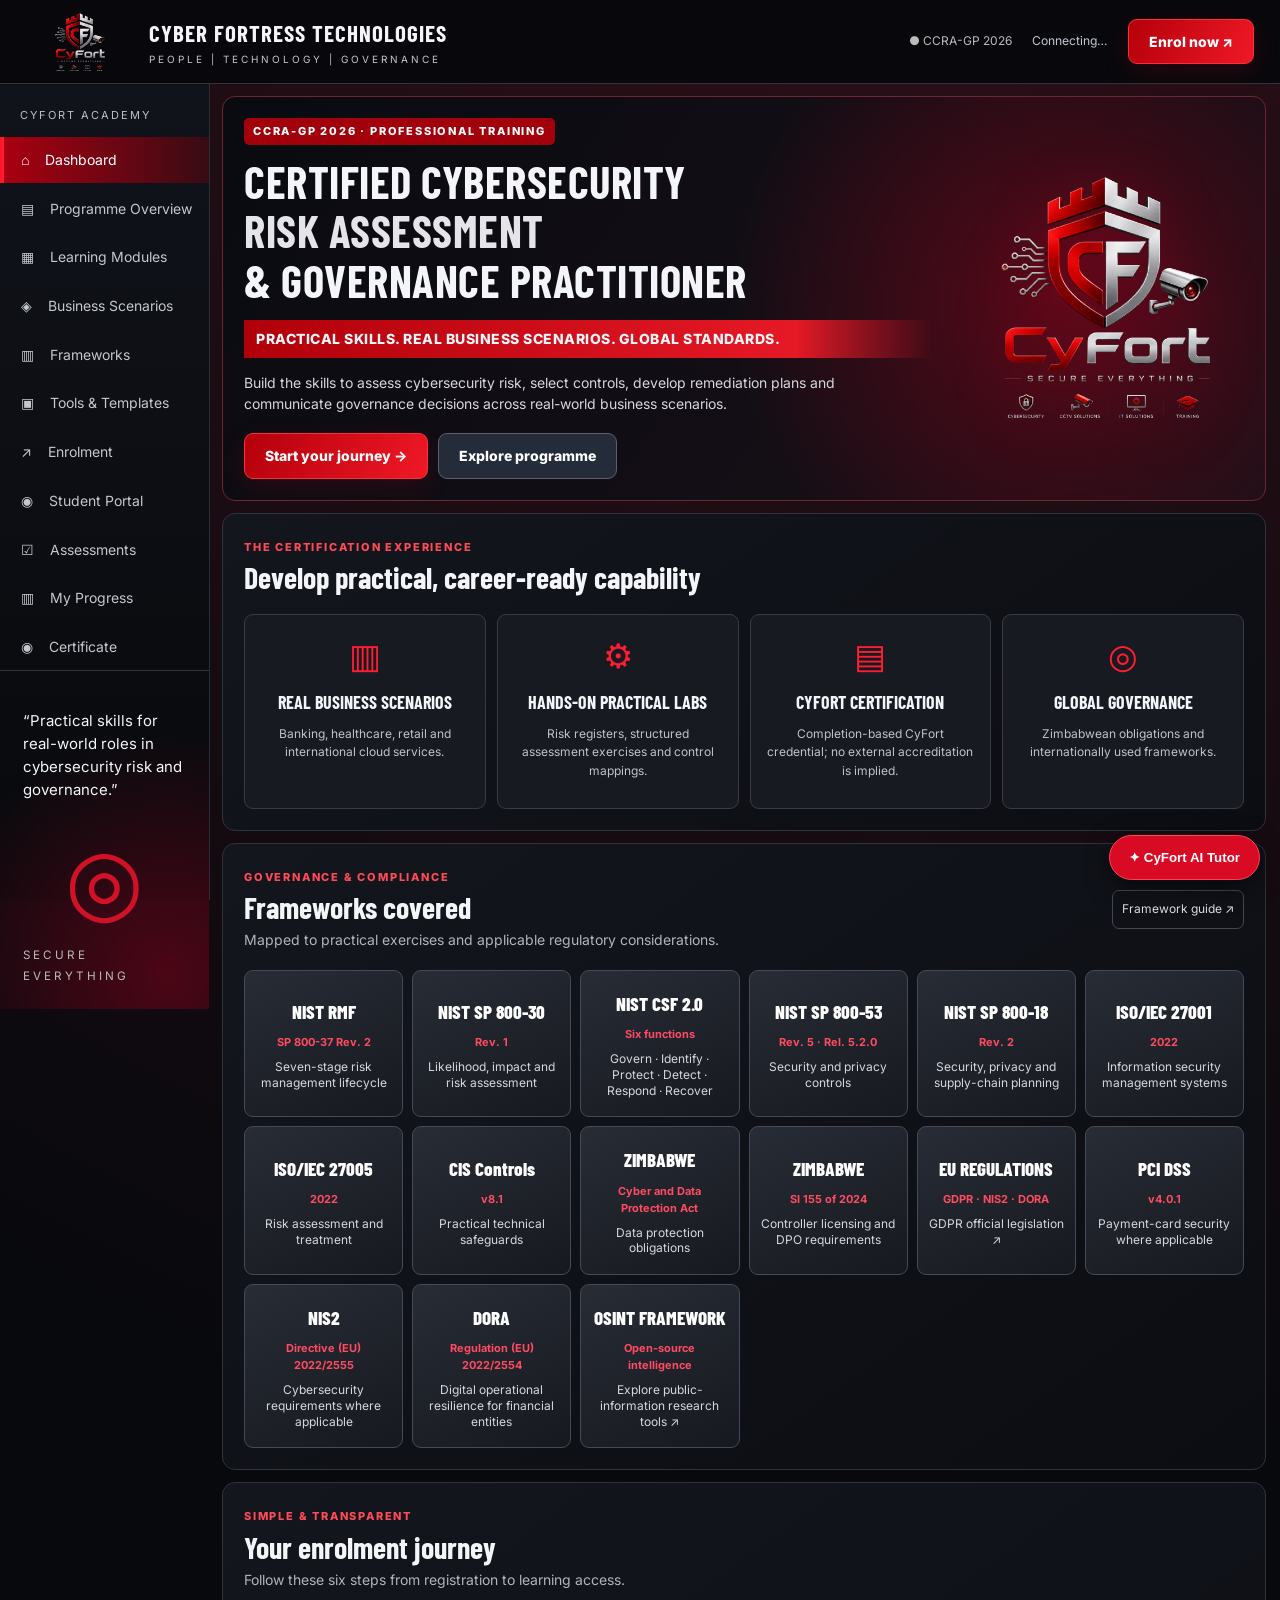
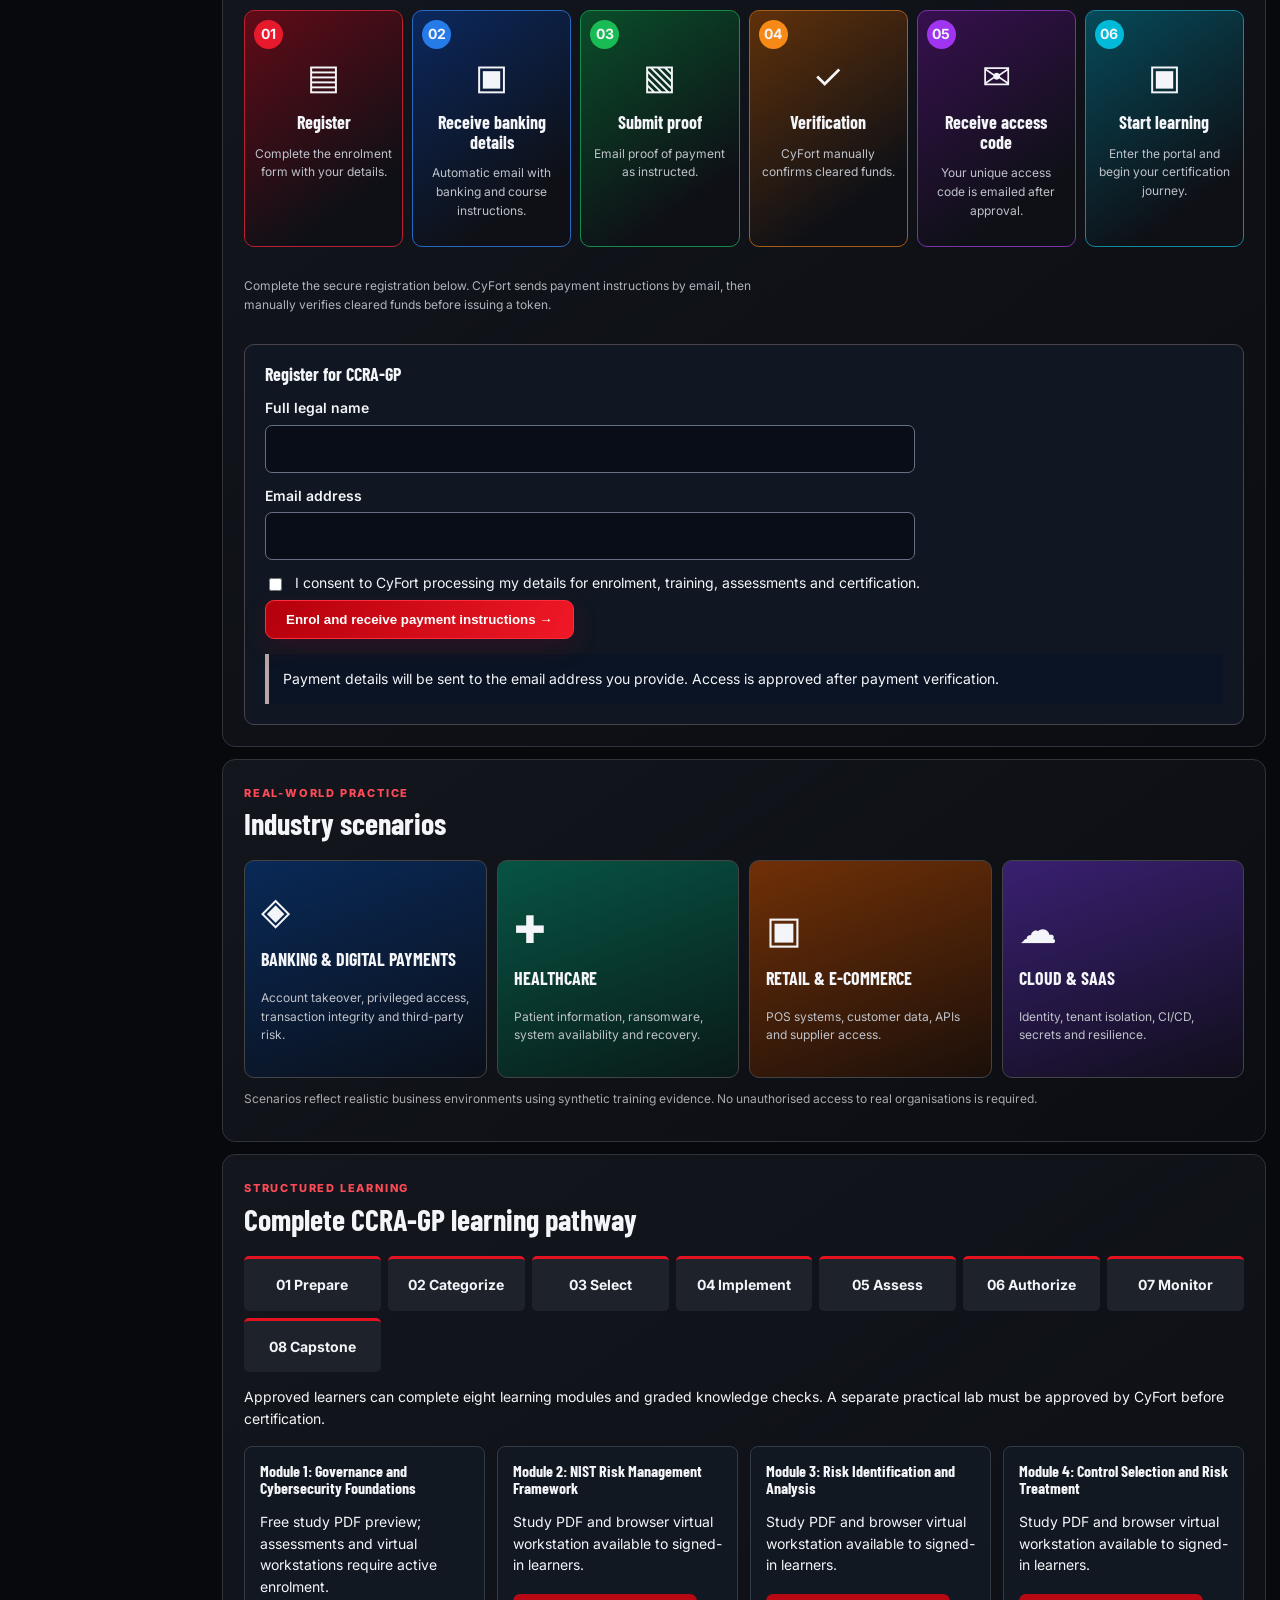
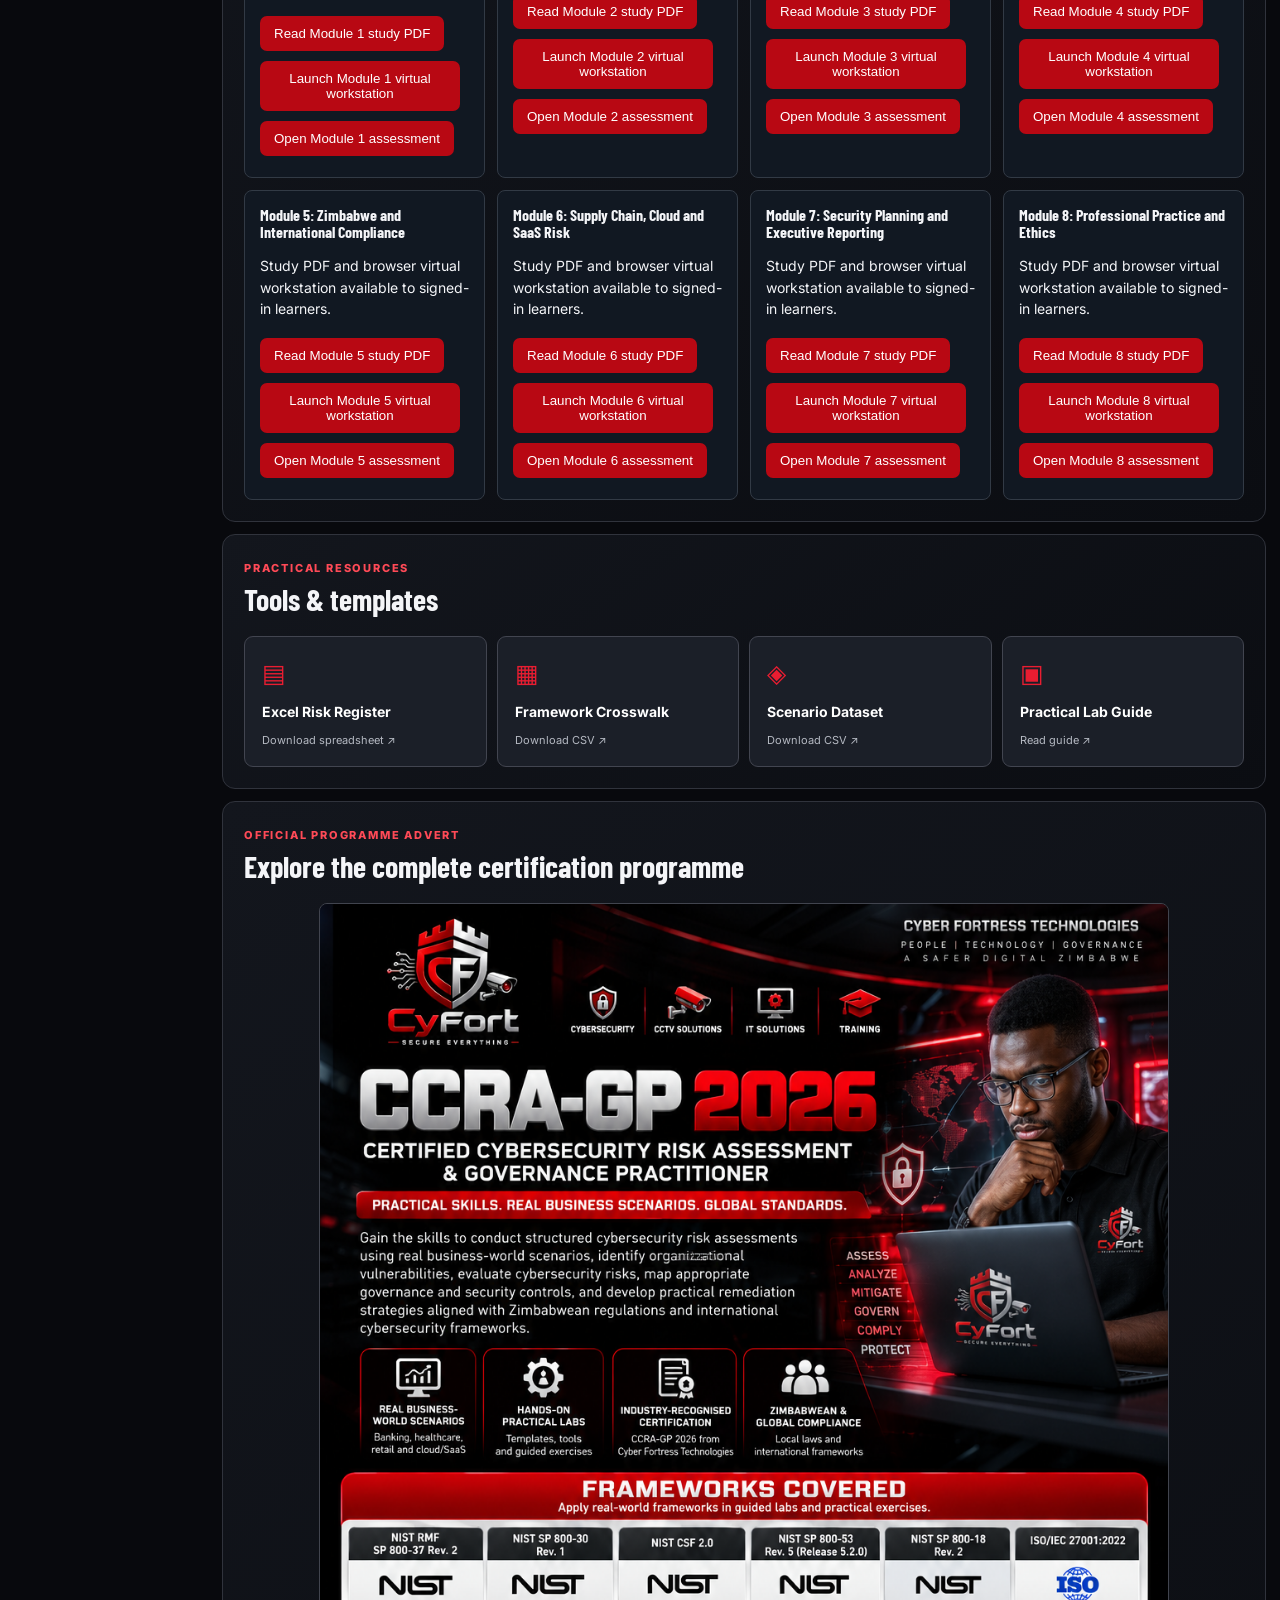
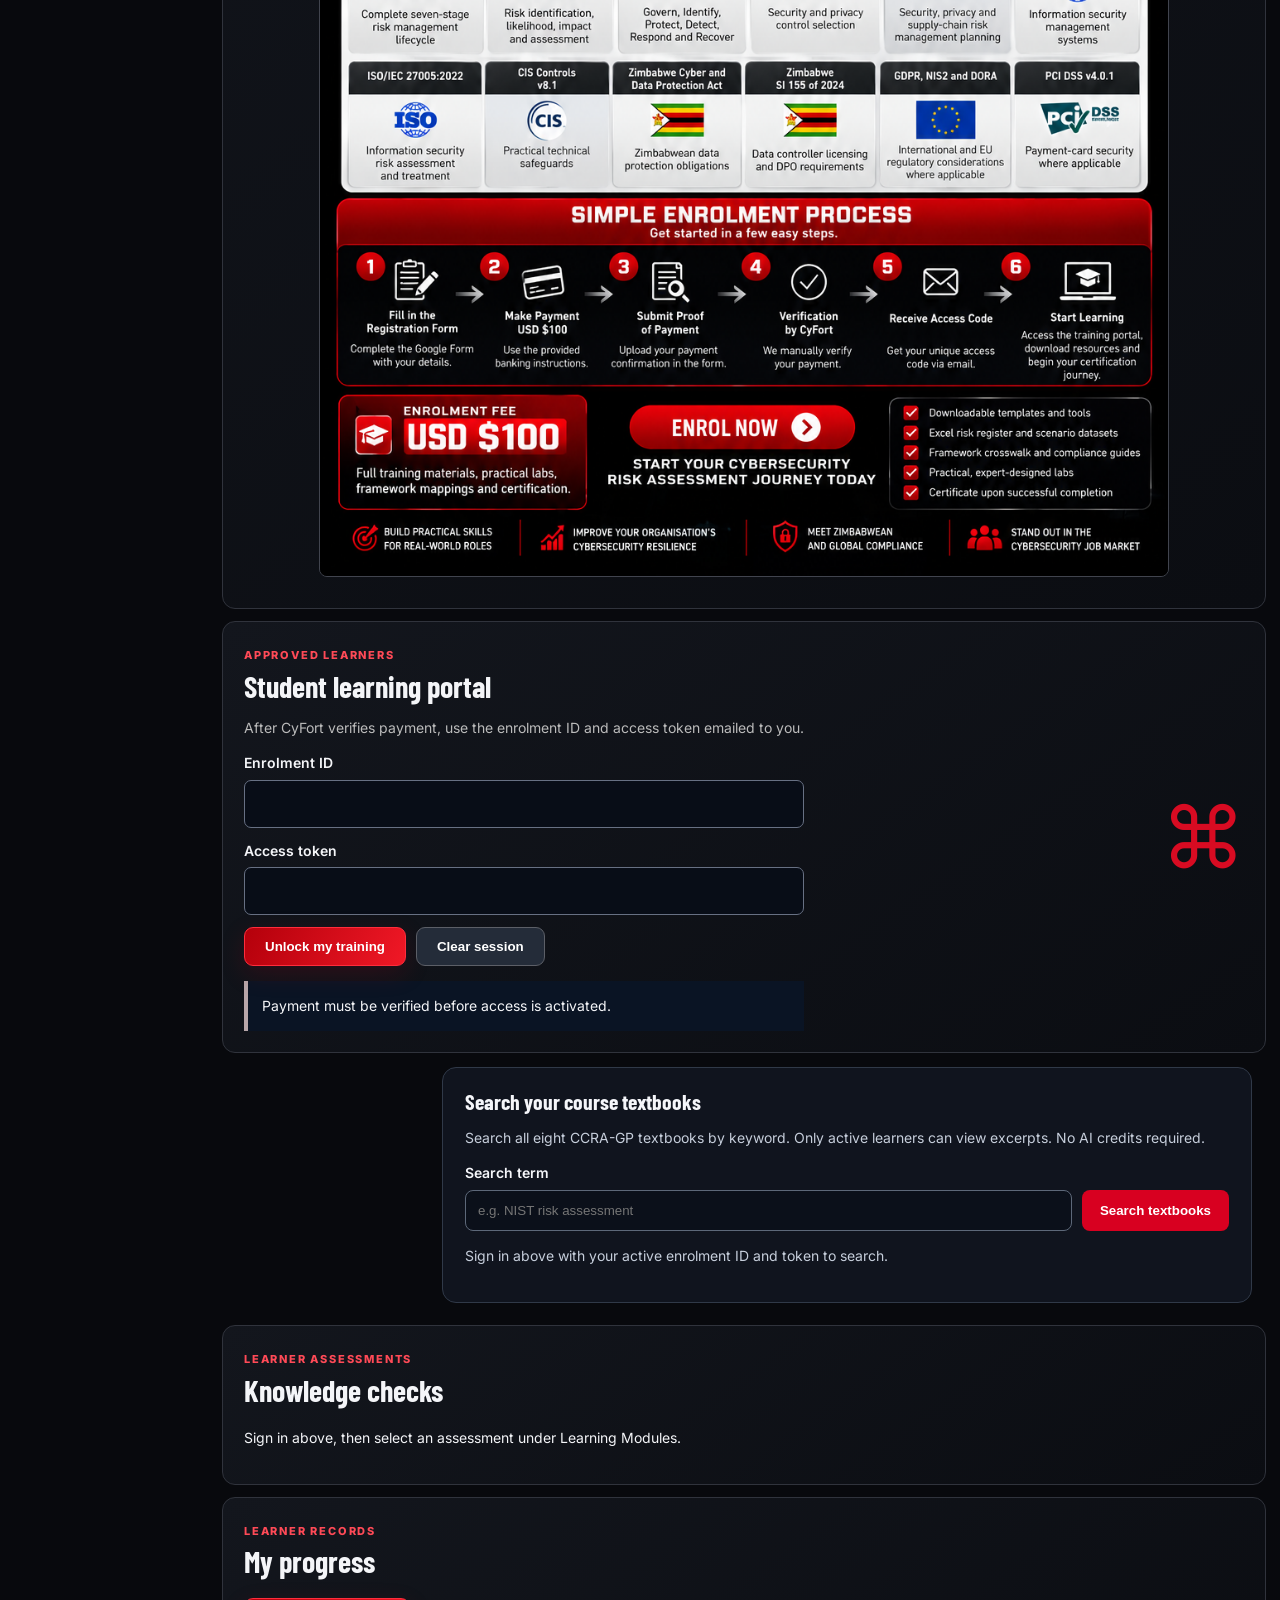
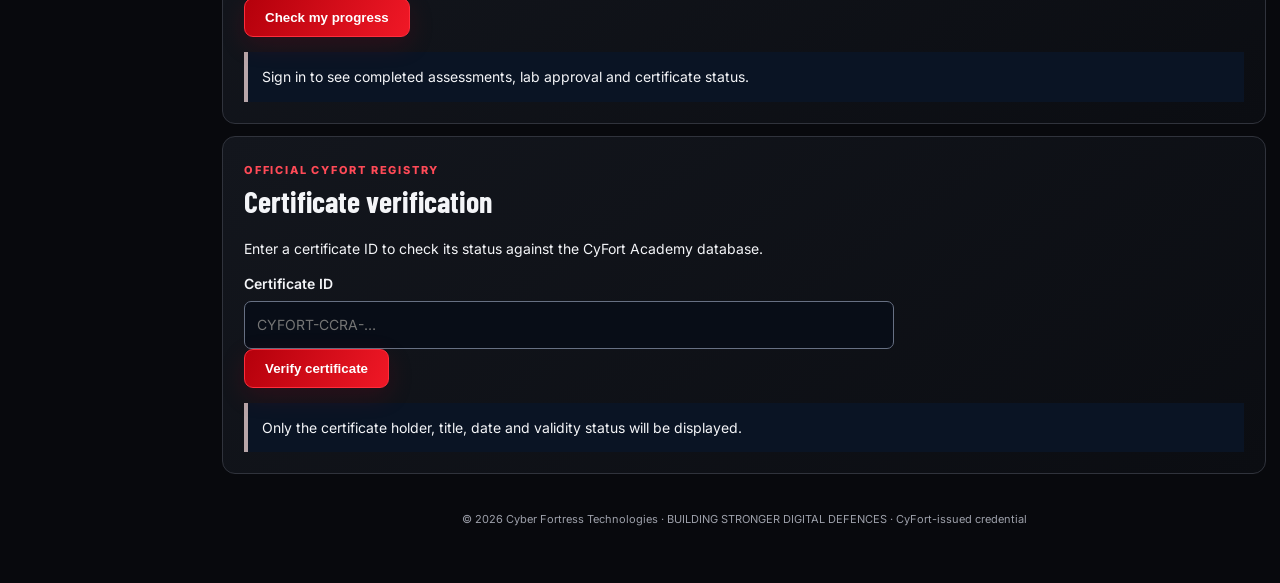
==== index.html.html @ 9171f9f9 "Add files via upload" ====
<!DOCTYPE html>
<html lang="en"><head><meta charset="utf-8"/><meta content="width=device-width,initial-scale=1" name="viewport"/><meta content="#090a0e" name="theme-color"/><title>CyFort Academy | CCRA-GP 2026</title><link href="cyfort-logo.png" rel="icon"/><link href="./style.css?v=20261012" rel="stylesheet"/><link href="ai-chat.css" rel="stylesheet"/><link href="course-search.css" rel="stylesheet"/><style>
/* CyFort framework link cards: preserve the existing grid/card appearance */
#frameworks .framework-grid > a.framework-card { display:flex; flex-direction:column; align-items:center; justify-content:center; text-align:center; gap:8px; padding:18px 10px; min-height:132px; border:1px solid #444a57; border-radius:9px; background:linear-gradient(155deg,#282c35,#16191f); color:#f2f3f7; text-decoration:none; box-sizing:border-box; transition:border-color .2s,transform .2s,box-shadow .2s; }
#frameworks .framework-grid > a.framework-card b { font-weight:800; color:#fff; }
#frameworks .framework-grid > a.framework-card span { color:#ff4b62; }
#frameworks .framework-grid > a.framework-card small { color:#d6d8df; }
#frameworks .framework-grid > a.framework-card:hover, #frameworks .framework-grid > a.framework-card:focus-visible { border-color:#f43f54; box-shadow:0 0 0 2px rgba(244,63,84,.22); transform:translateY(-2px); outline:none; }
</style></head><body>
<header class="topbar"><a class="brand" href="#dashboard"><img alt="CyFort official logo" src="cyfort-logo.png"/><span><b>CYBER FORTRESS TECHNOLOGIES</b><small>PEOPLE | TECHNOLOGY | GOVERNANCE</small></span></a><div class="topright"><span class="status">● CCRA-GP 2026</span><span class="connection" id="backendState" role="status">Connecting…</span><a class="topcta" href="#enrolment">Enrol now ↗</a></div></header>
<div class="shell"><aside class="sidebar"><div class="sidebar-title">CYFORT ACADEMY</div><nav id="nav"><a class="active" href="#dashboard">⌂ <span>Dashboard</span></a><a href="#overview">▤ <span>Programme Overview</span></a><a href="#modules">▦ <span>Learning Modules</span></a><a href="#scenarios">◈ <span>Business Scenarios</span></a><a href="#frameworks">▥ <span>Frameworks</span></a><a href="#tools">▣ <span>Tools &amp; Templates</span></a><a href="#enrolment">↗ <span>Enrolment</span></a><a href="#access">◉ <span>Student Portal</span></a><a href="#assessments">☑ <span>Assessments</span></a><a href="#progress-section">▥ <span>My Progress</span></a><a href="#verification">◉ <span>Certificate</span></a></nav><div class="sidebar-bottom"><p>“Practical skills for real-world roles in cybersecurity risk and governance.”</p><div class="globe">◎</div><small>SECURE EVERYTHING</small></div></aside>
<main id="dashboard"><section class="hero panel"><div class="hero-content"><span class="pill">CCRA-GP 2026 · PROFESSIONAL TRAINING</span><h1>CERTIFIED CYBERSECURITY<br/><strong>RISK ASSESSMENT</strong><br/>&amp; GOVERNANCE PRACTITIONER</h1><div class="ribbon">PRACTICAL SKILLS. REAL BUSINESS SCENARIOS. GLOBAL STANDARDS.</div><p>Build the skills to assess cybersecurity risk, select controls, develop remediation plans and communicate governance decisions across real-world business scenarios.</p><div class="hero-actions"><a class="button" href="#enrolment">Start your journey →</a><a class="button secondary" href="#overview">Explore programme</a></div></div><div class="hero-art"><img alt="CyFort Secure Everything" src="cyfort-logo.png"/></div></section>
<section class="panel overview" id="overview"><div class="section-heading"><div><span class="eyebrow">THE CERTIFICATION EXPERIENCE</span><h2>Develop practical, career-ready capability</h2></div></div><div class="feature-grid"><article><div class="feature-icon">▥</div><h3>REAL BUSINESS SCENARIOS</h3><p>Banking, healthcare, retail and international cloud services.</p></article><article><div class="feature-icon">⚙</div><h3>HANDS-ON PRACTICAL LABS</h3><p>Risk registers, structured assessment exercises and control mappings.</p></article><article><div class="feature-icon">▤</div><h3>CYFORT CERTIFICATION</h3><p>Completion-based CyFort credential; no external accreditation is implied.</p></article><article><div class="feature-icon">◎</div><h3>GLOBAL GOVERNANCE</h3><p>Zimbabwean obligations and internationally used frameworks.</p></article></div></section>
<section class="panel" id="frameworks"><div class="section-heading"><div><span class="eyebrow">GOVERNANCE &amp; COMPLIANCE</span><h2>Frameworks covered</h2><p>Mapped to practical exercises and applicable regulatory considerations.</p></div><a class="quiet-link" href="docs/FRAMEWORK_MAPPING_2026.md">Framework guide ↗</a></div><div class="framework-grid"><a aria-label="Open NIST RMF official resource (new tab)" class="framework-card" href="https://csrc.nist.gov/pubs/sp/800/37/r2/final" rel="noopener noreferrer" target="_blank"><b>NIST RMF</b><span>SP 800-37 Rev. 2</span><small>Seven-stage risk management lifecycle</small></a><a aria-label="Open NIST SP 800-30 official resource (new tab)" class="framework-card" href="https://csrc.nist.gov/pubs/sp/800/30/r1/final" rel="noopener noreferrer" target="_blank"><b>NIST SP 800-30</b><span>Rev. 1</span><small>Likelihood, impact and risk assessment</small></a><a aria-label="Open NIST CSF 2.0 official resource (new tab)" class="framework-card" href="https://www.nist.gov/cyberframework" rel="noopener noreferrer" target="_blank"><b>NIST CSF 2.0</b><span>Six functions</span><small>Govern · Identify · Protect · Detect · Respond · Recover</small></a><a aria-label="Open NIST SP 800-53 official resource (new tab)" class="framework-card" href="https://csrc.nist.gov/pubs/sp/800/53/r5/upd1/final" rel="noopener noreferrer" target="_blank"><b>NIST SP 800-53</b><span>Rev. 5 · Rel. 5.2.0</span><small>Security and privacy controls</small></a><a aria-label="Open NIST SP 800-18 official resource (new tab)" class="framework-card" href="https://csrc.nist.gov/pubs/sp/800/18/r2/final" rel="noopener noreferrer" target="_blank"><b>NIST SP 800-18</b><span>Rev. 2</span><small>Security, privacy and supply-chain planning</small></a><a aria-label="Open ISO/IEC 27001 official resource (new tab)" class="framework-card" href="https://www.iso.org/standard/27001" rel="noopener noreferrer" target="_blank"><b>ISO/IEC 27001</b><span>2022</span><small>Information security management systems</small></a><a aria-label="Open ISO/IEC 27005 official resource (new tab)" class="framework-card" href="https://www.iso.org/standard/80585.html" rel="noopener noreferrer" target="_blank"><b>ISO/IEC 27005</b><span>2022</span><small>Risk assessment and treatment</small></a><a aria-label="Open CIS Controls official resource (new tab)" class="framework-card" href="https://www.cisecurity.org/controls" rel="noopener noreferrer" target="_blank"><b>CIS Controls</b><span>v8.1</span><small>Practical technical safeguards</small></a><a aria-label="Open ZIMBABWE official resource (new tab)" class="framework-card" href="https://zimlii.org/akn/zw/act/2021/5" rel="noopener noreferrer" target="_blank"><b>ZIMBABWE</b><span>Cyber and Data Protection Act</span><small>Data protection obligations</small></a><a aria-label="Open ZIMBABWE official resource (new tab)" class="framework-card" href="https://www.potraz.gov.zw/wp-content/uploads/2025/02/sI-155-of-2024-Cyber-and-Data-Protection-Normal_240913_1250178.pdf" rel="noopener noreferrer" target="_blank"><b>ZIMBABWE</b><span>SI 155 of 2024</span><small>Controller licensing and DPO requirements</small></a><a aria-label="Open GDPR regulation (new tab); additional EU regulations listed below" class="framework-card" href="https://eur-lex.europa.eu/eli/reg/2016/679/oj" rel="noopener noreferrer" target="_blank"><b>EU REGULATIONS</b><span>GDPR · NIS2 · DORA</span><small>GDPR official legislation ↗</small></a><a aria-label="Open PCI DSS official resource (new tab)" class="framework-card" href="https://www.pcisecuritystandards.org/document_library/" rel="noopener noreferrer" target="_blank"><b>PCI DSS</b><span>v4.0.1</span><small>Payment-card security where applicable</small></a><a aria-label="Open NIS2 official regulation (new tab)" class="framework-card" href="https://eur-lex.europa.eu/eli/dir/2022/2555/oj" rel="noopener noreferrer" target="_blank"><b>NIS2</b><span>Directive (EU) 2022/2555</span><small>Cybersecurity requirements where applicable</small></a><a aria-label="Open DORA official regulation (new tab)" class="framework-card" href="https://eur-lex.europa.eu/eli/reg/2022/2554/oj" rel="noopener noreferrer" target="_blank"><b>DORA</b><span>Regulation (EU) 2022/2554</span><small>Digital operational resilience for financial entities</small></a><a aria-label="Open OSINT Framework website (new tab)" class="framework-card" href="https://osintframework.com/" rel="noopener noreferrer" target="_blank"><b>OSINT FRAMEWORK</b><span>Open-source intelligence</span><small>Explore public-information research tools ↗</small></a></div></section>
<section class="panel" id="enrolment"><div class="section-heading"><div><span class="eyebrow">SIMPLE &amp; TRANSPARENT</span><h2>Your enrolment journey</h2><p>Follow these six steps from registration to learning access.</p></div></div><div class="journey"><article class="step red"><b>01</b><span class="step-icon">▤</span><h3>Register</h3><p>Complete the enrolment form with your details.</p></article><article class="step blue"><b>02</b><span class="step-icon">▣</span><h3>Receive banking details</h3><p>Automatic email with banking and course instructions.</p></article><article class="step green"><b>03</b><span class="step-icon">▧</span><h3>Submit proof</h3><p>Email proof of payment as instructed.</p></article><article class="step orange"><b>04</b><span class="step-icon">✓</span><h3>Verification</h3><p>CyFort manually confirms cleared funds.</p></article><article class="step purple"><b>05</b><span class="step-icon">✉</span><h3>Receive access code</h3><p>Your unique access code is emailed after approval.</p></article><article class="step cyan"><b>06</b><span class="step-icon">▣</span><h3>Start learning</h3><p>Enter the portal and begin your certification journey.</p></article></div><div class="journey-actions"><p>Complete the secure registration below. CyFort sends payment instructions by email, then manually verifies cleared funds before issuing a token.</p></div>
<div class="portal-card" id="registration"><h3>Register for CCRA-GP</h3><form id="enrollForm"><label for="fullName">Full legal name</label><input autocomplete="name" id="fullName" maxlength="120" minlength="3" name="fullName" required=""/><label for="email">Email address</label><input autocomplete="email" id="email" name="email" required="" type="email"/><label class="consent"><input id="consent" required="" type="checkbox"/> I consent to CyFort processing my details for enrolment, training, assessments and certification.</label><button class="button" type="submit">Enrol and receive payment instructions →</button></form><div aria-live="polite" class="api-status" id="enrollStatus" role="status">Payment details will be sent to the email address you provide. Access is approved after payment verification.</div></div></section>
<section class="panel" id="scenarios"><div class="section-heading"><div><span class="eyebrow">REAL-WORLD PRACTICE</span><h2>Industry scenarios</h2></div></div><div class="scenario-grid"><article class="bank"><span>◈</span><h3>BANKING &amp; DIGITAL PAYMENTS</h3><p>Account takeover, privileged access, transaction integrity and third-party risk.</p></article><article class="health"><span>✚</span><h3>HEALTHCARE</h3><p>Patient information, ransomware, system availability and recovery.</p></article><article class="retail"><span>▣</span><h3>RETAIL &amp; E-COMMERCE</h3><p>POS systems, customer data, APIs and supplier access.</p></article><article class="cloud"><span>☁</span><h3>CLOUD &amp; SAAS</h3><p>Identity, tenant isolation, CI/CD, secrets and resilience.</p></article></div><p class="note">Scenarios reflect realistic business environments using synthetic training evidence. No unauthorised access to real organisations is required.</p></section>
<section class="panel" id="modules"><div class="section-heading"><div><span class="eyebrow">STRUCTURED LEARNING</span><h2>Complete CCRA-GP learning pathway</h2></div></div><div class="module-list"><span>01 Prepare</span><span>02 Categorize</span><span>03 Select</span><span>04 Implement</span><span>05 Assess</span><span>06 Authorize</span><span>07 Monitor</span><span>08 Capstone</span></div><p>Approved learners can complete eight learning modules and graded knowledge checks. A separate practical lab must be approved by CyFort before certification.</p><div class="assessment-grid" id="moduleCards"></div></section>
<section class="panel" id="tools"><div class="section-heading"><div><span class="eyebrow">PRACTICAL RESOURCES</span><h2>Tools &amp; templates</h2></div></div><div class="download-grid"><a download="" href="CyFort_NIST_RMF_Risk_Register.xlsx">▤ <b>Excel Risk Register</b><small>Download spreadsheet ↗</small></a><a download="" href="data/framework-crosswalk.csv">▦ <b>Framework Crosswalk</b><small>Download CSV ↗</small></a><a download="" href="data/business-scenarios.csv">◈ <b>Scenario Dataset</b><small>Download CSV ↗</small></a><a href="docs/REAL_WORLD_LAB_GUIDE.md">▣ <b>Practical Lab Guide</b><small>Read guide ↗</small></a></div></section>
<section class="panel advert"><div class="section-heading"><div><span class="eyebrow">OFFICIAL PROGRAMME ADVERT</span><h2>Explore the complete certification programme</h2></div></div><img alt="CyFort CCRA-GP 2026 full certification advert with covered frameworks and enrolment process" loading="lazy" src="ccra-gp-advert.png"/></section>
<section class="panel access" id="access"><div class="access-body"><span class="eyebrow">APPROVED LEARNERS</span><h2>Student learning portal</h2><p>After CyFort verifies payment, use the enrolment ID and access token emailed to you.</p><form id="loginForm"><label for="learnerId">Enrolment ID</label><input autocomplete="off" id="learnerId" required=""/><label for="accessToken">Access token</label><input autocomplete="off" id="accessToken" required="" type="password"/><div class="form-actions"><button class="button" type="submit">Unlock my training</button><button class="button secondary" id="logout" type="button">Clear session</button></div></form><div aria-live="polite" class="api-status" id="loginStatus" role="status">Payment must be verified before access is activated.</div></div><div class="access-mark">⌘</div></section>
<section class="panel" id="assessments"><div class="section-heading"><div><span class="eyebrow">LEARNER ASSESSMENTS</span><h2>Knowledge checks</h2></div></div><p>Sign in above, then select an assessment under Learning Modules.</p><div class="portal-card hidden" id="quizPanel"><h3 id="quizTitle">Module assessment</h3><div id="quizQuestions"></div><div class="form-actions"><button class="button" id="submitQuiz" type="button">Submit assessment</button><button class="button secondary" id="closeQuiz" type="button">Close</button></div><div class="api-status" id="quizStatus" role="status"></div></div></section>
<section class="panel" id="progress-section"><div class="section-heading"><div><span class="eyebrow">LEARNER RECORDS</span><h2>My progress</h2></div></div><button class="button" id="progress" type="button">Check my progress</button><div class="api-status" id="progressStatus" role="status">Sign in to see completed assessments, lab approval and certificate status.</div></section>
<section class="panel" id="verification"><div class="section-heading"><div><span class="eyebrow">OFFICIAL CYFORT REGISTRY</span><h2>Certificate verification</h2></div></div><p>Enter a certificate ID to check its status against the CyFort Academy database.</p><label for="certificateId">Certificate ID</label><input id="certificateId" placeholder="CYFORT-CCRA-…"/><button class="button" id="verifyBtn" type="button">Verify certificate</button><div aria-live="polite" class="api-status" id="verifyStatus" role="status">Only the certificate holder, title, date and validity status will be displayed.</div></section>
<footer>© <span id="year"></span> Cyber Fortress Technologies · BUILDING STRONGER DIGITAL DEFENCES · CyFort-issued credential</footer></main>
<aside class="right-rail"><div class="rail-panel"><h3>My Progress</h3><div class="progress-circle">0%</div><a href="#modules">▦   Modules <span>0 / 8</span></a><a href="#scenarios">▣   Scenarios <span>4 areas</span></a><a href="#assessments">☑   Assessments</a><a href="#verification">◉   Certificate <span>Not issued</span></a><a class="button rail-cta" href="#access">▶ Start Learning</a></div><div class="rail-panel"><h3>Quick Links</h3><a href="#overview">Programme Overview ↗</a><a href="#frameworks">Framework Crosswalk ↗</a><a href="#tools">Templates &amp; Tools ↗</a><a href="#enrolment">Enrolment ↗</a><a href="#verification">Certificate verification ↗</a></div></aside></div>
<section aria-labelledby="qrHeading" class="qr-standalone" hidden="" id="qrVerificationView"><div class="qr-card"><img alt="Cyber Fortress Technologies official logo" src="cyfort-logo.png"/><h1 id="qrHeading">CyFort Academy — Certificate Verification</h1><p>Official verification service of Cyber Fortress Technologies</p><div aria-live="polite" class="api-status" id="qrStatus" role="status">Preparing verification…</div><a href="./">← Return to CyFort Academy</a></div></section>
<iframe hidden="" id="bridge" title="CyFort secure service"></iframe><script src="config.js"></script><script src="app.js"></script><script>document.getElementById('year').textContent=new Date().getFullYear();const links=[...document.querySelectorAll('#nav a')];links.forEach(a=>a.addEventListener('click',()=>{links.forEach(x=>x.classList.remove('active'));a.classList.add('active')}));</script><script src="ai-chat.js"></script><script src="course-search.js"></script></body></html>
---- style.css ----
@import url('https://fonts.googleapis.com/css2?family=Barlow+Condensed:wght@500;600;700;800&family=Inter:wght@400;500;600;700;800&display=swap');
:root{--bg:#08090d;--panel:#11141b;--panel2:#181c25;--line:#30333c;--red:#e31321;--text:#f4f5f8;--muted:#b0b4bf}*{box-sizing:border-box}html{scroll-behavior:smooth}body{margin:0;background:radial-gradient(circle at 70% -5%,#321019 0,transparent 25%),var(--bg);color:var(--text);font:14px/1.55 Inter,Arial,sans-serif}a{color:inherit;text-decoration:none}.topbar{height:84px;position:sticky;top:0;z-index:10;background:#08090df5;border-bottom:1px solid #34343b;display:flex;justify-content:space-between;align-items:center;padding:8px 26px}.brand{display:flex;align-items:center;gap:17px}.brand img{width:106px;height:67px;object-fit:contain}.brand b{font-family:'Barlow Condensed',sans-serif;letter-spacing:1px;font-size:23px}.brand small{display:block;letter-spacing:3px;color:#c3c5cc;font-size:10px}.topright{display:flex;gap:20px;align-items:center}.status{color:#bbb;font-size:12px}.topcta,.button{background:linear-gradient(115deg,#b4000b,#f01826);border:1px solid #ff2d3c;color:white;border-radius:9px;padding:11px 20px;font-weight:800;display:inline-block;box-shadow:0 8px 25px #9b001733}.shell{display:grid;grid-template-columns:236px minmax(0,1fr);max-width:1650px;margin:auto;gap:12px}.sidebar{position:sticky;top:84px;height:calc(100vh - 84px);border-right:1px solid #2b2e36;background:linear-gradient(#10131a,#08090c);display:flex;flex-direction:column}.sidebar-title{font-size:11px;letter-spacing:2px;color:#bfc0c6;padding:23px 20px 13px}.sidebar nav{display:grid;gap:3px}.sidebar nav a{padding:12px 17px;border-left:4px solid transparent;color:#c4c7ce;font-size:14px}.sidebar nav a.active,.sidebar nav a:hover{border-left-color:#ff182b;background:linear-gradient(90deg,#a90010,#380b14);color:#fff}.sidebar nav a span{margin-left:12px}.sidebar-bottom{margin-top:auto;padding:23px;border-top:1px solid var(--line);background:radial-gradient(circle at 80% 90%,#4c0616,transparent 70%)}.sidebar-bottom p{font-size:15px}.globe{font-size:90px;text-align:center;color:#d11128;line-height:1.4}.sidebar-bottom small{letter-spacing:3px;color:#bbb}main{padding:12px 14px 30px 0;min-width:0}.panel{border:1px solid var(--line);border-radius:13px;background:linear-gradient(145deg,#13161d,#0b0d12);padding:21px;margin-bottom:12px;scroll-margin-top:99px;overflow:hidden}.hero{min-height:330px;display:grid;grid-template-columns:1fr 280px;align-items:center;background:radial-gradient(circle at 80% 50%,#580818 0,transparent 38%),linear-gradient(125deg,#090b11,#1b1018);border-color:#6c2634}.hero-content{position:relative;z-index:1}.pill,.eyebrow{display:inline-block;font-size:11px;font-weight:800;letter-spacing:1.8px;color:#ff4a57}.pill{background:#a2000b;border-radius:5px;color:white;padding:5px 9px}h1,h2,h3{font-family:'Barlow Condensed',Impact,Arial,sans-serif;line-height:1.1}h1{font-size:clamp(32px,3.5vw,58px);margin:12px 0 15px;letter-spacing:.5px}h1 strong{color:#e5e5e9}.ribbon{background:linear-gradient(90deg,#b0000a,#e61926 80%,transparent);font-weight:800;letter-spacing:.5px;padding:8px 12px;max-width:690px}.hero p{max-width:650px;color:#d6d7dc;font-size:14px}.hero-actions{display:flex;gap:10px;margin-top:18px;flex-wrap:wrap}.button.secondary{background:#171a22;border-color:#5c5f67;box-shadow:none}.hero-art img{width:100%;max-height:300px;object-fit:contain;filter:drop-shadow(0 10px 28px #c0002444)}h2{font-size:30px;margin:5px 0}h3{font-size:18px;margin:10px 0 7px}.section-heading{display:flex;justify-content:space-between;align-items:center;gap:10px;margin-bottom:15px}.section-heading p{color:var(--muted);margin:4px 0}.quiet-link{font-size:12px;color:#ddd;border:1px solid #454852;padding:9px;border-radius:7px}.feature-grid{display:grid;grid-template-columns:repeat(4,1fr);gap:11px}.feature-grid article{padding:15px;border:1px solid #383b46;border-radius:9px;background:#171a21;text-align:center}.feature-icon{font-size:34px;color:#ff1d32}.feature-grid p,.framework-grid small,.journey p,.scenario-grid p{color:#bfc2ca;font-size:12px}.framework-grid{display:grid;grid-template-columns:repeat(6,minmax(0,1fr));gap:9px}.framework-grid article{min-height:128px;border:1px solid #51545e;border-radius:8px;text-align:center;background:linear-gradient(#282d35,#13161d);padding:13px 7px;display:flex;flex-direction:column;align-items:center;gap:5px}.framework-grid b{font-family:'Barlow Condensed',sans-serif;font-size:19px;color:white}.framework-grid span{font-weight:700;font-size:11px;color:#ff6c75}.framework-grid small{line-height:1.3}.journey{display:grid;grid-template-columns:repeat(6,minmax(0,1fr));gap:9px}.step{position:relative;border:1px solid;border-radius:10px;padding:14px 10px;min-height:190px;background:linear-gradient(145deg,var(--tint),#0e1016 78%);text-align:center}.step>b{position:absolute;top:9px;left:9px;border-radius:50%;background:var(--accent);width:29px;height:29px;display:grid;place-items:center}.step-icon{display:block;font-size:35px;margin:24px auto 6px}.step h3{font-size:18px}.red{--accent:#e7192c;--tint:#610b17;border-color:#b92132}.blue{--accent:#257be8;--tint:#0b285d;border-color:#2769c0}.green{--accent:#19bc54;--tint:#0a4d2a;border-color:#158c4b}.orange{--accent:#f78a17;--tint:#60310a;border-color:#a85d16}.purple{--accent:#a034f1;--tint:#37104f;border-color:#7c31a8}.cyan{--accent:#00bad7;--tint:#064a59;border-color:#12899f}.journey-actions{display:flex;align-items:center;gap:20px;margin-top:18px;flex-wrap:wrap}.journey-actions p{max-width:550px;color:#afb2ba;font-size:12px}.scenario-grid{display:grid;grid-template-columns:repeat(4,1fr);gap:10px}.scenario-grid article{min-height:180px;padding:20px 16px;border:1px solid #444;border-radius:10px;display:flex;flex-direction:column;justify-content:flex-end}.scenario-grid article>span{font-size:38px}.bank{background:linear-gradient(160deg,#092957,#0b101a)}.health{background:linear-gradient(160deg,#075444,#091a18)}.retail{background:linear-gradient(160deg,#703007,#1b0f0a)}.cloud{background:linear-gradient(160deg,#392071,#110e1c)}.note{color:#aaa;font-size:12px}.module-list{display:grid;grid-template-columns:repeat(7,1fr);gap:7px}.module-list span{padding:15px 6px;text-align:center;background:#1d222b;border-top:3px solid var(--red);border-radius:5px;font-weight:700}.download-grid{display:grid;grid-template-columns:repeat(4,1fr);gap:10px}.download-grid a{display:flex;flex-direction:column;gap:9px;border:1px solid #424550;padding:17px;border-radius:9px;background:#1b1f28;color:#e91d31;font-size:25px}.download-grid b{color:#fff;font-size:14px}.download-grid small{color:#b5b9c2;font-size:11px}.advert img{width:100%;max-width:850px;display:block;margin:10px auto;border-radius:8px;border:1px solid #41444e}.access{display:flex;justify-content:space-between;align-items:center}.access p{color:#bbb}.access-mark{font-size:85px;color:#d80b22}footer{text-align:center;color:#9da0aa;font-size:11px;padding:25px}@media(max-width:1100px){.framework-grid{grid-template-columns:repeat(4,1fr)}.journey{grid-template-columns:repeat(3,1fr)}.module-list{grid-template-columns:repeat(4,1fr)}.hero{grid-template-columns:1fr 180px}}@media(max-width:760px){.topbar{padding:8px 12px}.brand img{width:66px}.brand b{font-size:16px}.brand small{font-size:7px;letter-spacing:1px}.status{display:none}.shell{display:block}.sidebar{position:static;height:auto;border-right:0}.sidebar-title,.sidebar-bottom{display:none}.sidebar nav{display:flex;overflow-x:auto;padding:6px}.sidebar nav a{white-space:nowrap;padding:8px 11px}.sidebar nav a span{margin:0}.sidebar nav a{font-size:0}.sidebar nav a span{font-size:12px}main{padding:9px}.hero{grid-template-columns:1fr}.hero-art{display:none}.feature-grid,.scenario-grid,.download-grid{grid-template-columns:repeat(2,1fr)}.framework-grid{grid-template-columns:repeat(2,1fr)}.journey{grid-template-columns:repeat(2,1fr)}.module-list{grid-template-columns:repeat(2,1fr)}.panel{padding:15px}.section-heading{align-items:flex-start;flex-direction:column}}@media(max-width:390px){.journey,.feature-grid,.scenario-grid{grid-template-columns:1fr}}

/* Integrated CyFort Academy learner dashboard */
.shell{grid-template-columns:242px minmax(0,1fr) 264px!important;max-width:1900px!important}
.shell main{min-width:0}.right-rail{position:sticky;top:90px;align-self:start;max-height:calc(100vh - 95px);overflow:auto;padding:8px 12px 15px 0}
.rail-panel{background:linear-gradient(145deg,#10151f,#080a10);border:1px solid #35333a;border-radius:14px;padding:15px;margin-bottom:12px}
.rail-panel h3{font-size:1.08rem;margin:0 0 12px}.rail-panel>a:not(.button){display:flex;justify-content:space-between;gap:8px;color:#f0f0f0;text-decoration:none;background:#171b23;padding:11px;margin:5px 0;border-radius:7px;font-size:.85rem}.rail-panel>a span{color:#b1b8c6}.rail-cta{display:block;text-align:center;margin-top:15px}
.progress-circle{width:115px;height:115px;border-radius:50%;border:16px solid #32343b;border-top-color:#dd0916;display:grid;place-items:center;margin:14px auto 20px;font-size:1.5rem;font-weight:800}
.portal-card{margin-top:18px;padding:20px;border:1px solid #49444c;background:#101722;border-radius:10px}.portal-card h3{margin-top:0}
.portal-card label,.access-body label,#verification label{display:block;font-weight:600;margin:12px 0 6px}
.portal-card input:not([type=checkbox]),.access-body input,#verification input{display:block;width:100%;max-width:650px;background:#080d17;border:1px solid #677083;border-radius:7px;padding:12px;color:#fff;font:inherit}
.portal-card .consent{display:flex;align-items:start;gap:10px;font-weight:400}.portal-card .consent input{margin-top:6px}
.api-status{background:#0a1424;border-left:4px solid #b8a6a9;padding:14px;margin-top:15px;white-space:pre-wrap;overflow-wrap:anywhere;line-height:1.55}
.api-status[data-result=valid]{border-color:#26c780}.api-status[data-result=invalid]{border-color:#f04a4a}.api-status[data-result=error]{border-color:#eab65a}
.assessment-grid{display:grid;grid-template-columns:repeat(auto-fit,minmax(240px,1fr));gap:12px;margin-top:16px}.assessment-grid .module{background:#111822;border:1px solid #323a45;padding:15px;border-radius:8px}.assessment-grid h3{font-size:1rem;margin:0 0 10px}.assessment-grid .module button{margin-top:12px;background:#b80813;color:#fff;border:0;border-radius:6px;padding:10px;cursor:pointer}
.form-actions{display:flex;flex-wrap:wrap;gap:10px;margin-top:12px}.button.secondary{background:#242c39;color:#fff}.connection{font-size:.76rem;color:#bfc6d2}
#quizQuestions fieldset{border:1px solid #4a515d;border-radius:7px;margin:12px 0;padding:12px}#quizQuestions legend{font-weight:600}#quizQuestions label{display:block;font-weight:400;margin:8px 0}#quizQuestions input[type=radio]{width:auto;margin-right:8px}.hidden{display:none!important}
#bridge{display:none!important}.qr-standalone{min-height:calc(100vh - 85px);padding:55px 18px;background:#080b13}.qr-card{max-width:800px;margin:auto;background:#141c2c;border:1px solid #3e4658;border-radius:16px;padding:30px}.qr-card img{width:90px;height:90px;object-fit:contain}.qr-card .api-status{font-size:1.1rem;padding:22px}.qr-card a{color:#f59ca5}
body.qr-mode .shell,body.qr-mode .topbar{display:none!important}body.qr-mode .qr-standalone{display:block!important}body:not(.qr-mode) .qr-standalone{display:none!important}
@media(max-width:1350px){.shell{grid-template-columns:210px minmax(0,1fr)!important}.right-rail{display:none}}
@media(max-width:820px){.shell{display:block!important}.sidebar{position:relative!important;width:auto!important;max-height:none!important}.sidebar nav{display:flex;overflow:auto;gap:5px}.sidebar nav a{white-space:nowrap}.sidebar-bottom{display:none}.shell main{width:100%!important;padding:12px!important}.right-rail{display:none}.topbar{flex-wrap:wrap}.hero h1{font-size:clamp(1.5rem,5vw,2.8rem)!important}}
---- ai-chat.css ----
#cyfort-ai-tutor{position:fixed;bottom:20px;right:20px;z-index:10000;font-family:system-ui,-apple-system,Segoe UI,sans-serif;color:#f6f7fb}#cyfort-ai-launch{background:#d90a23;border:1px solid #ff4355;color:white;border-radius:999px;padding:14px 19px;box-shadow:0 6px 25px #0008;font-weight:700;cursor:pointer}#cyfort-ai-panel{width:min(390px,calc(100vw - 24px));height:min(570px,calc(100vh - 100px));background:#101722;border:1px solid #3a4557;border-radius:14px;box-shadow:0 12px 50px #000a;display:flex;flex-direction:column;overflow:hidden;margin-bottom:10px}#cyfort-ai-panel[hidden]{display:none!important}#cyfort-ai-panel header{padding:15px;background:#0b1018;display:flex;justify-content:space-between;align-items:center;border-bottom:1px solid #354054}#cyfort-ai-close{border:0;background:transparent;color:#fff;font-size:24px;cursor:pointer}.cyfort-ai-note{font-size:12px;line-height:1.45;color:#aebad0;padding:8px 13px;margin:0}#cyfort-ai-messages{flex:1;overflow:auto;padding:12px;display:flex;flex-direction:column;gap:9px}.cyfort-ai-bubble{max-width:90%;padding:10px 12px;border-radius:11px;line-height:1.45;font-size:13px;white-space:pre-wrap;overflow-wrap:anywhere}.cyfort-ai-bubble.user{align-self:flex-end;background:#9c1023}.cyfort-ai-bubble.assistant{align-self:flex-start;background:#273246}.cyfort-ai-bubble.source{align-self:flex-start;color:#9fb4d3;font-size:11px;padding:3px 6px}#cyfort-ai-form{padding:10px;border-top:1px solid #354054;display:flex;flex-direction:column;gap:7px}#cyfort-ai-form label{font-size:12px}#cyfort-ai-input{box-sizing:border-box;width:100%;background:#0b111d;border:1px solid #5c6980;border-radius:8px;color:white;padding:9px;font:inherit;resize:vertical}#cyfort-ai-send{background:#d90a23;color:white;border:0;border-radius:8px;padding:10px;font-weight:700;cursor:pointer}#cyfort-ai-send:disabled{opacity:.6}#cyfort-ai-status{color:#aebad0;padding:0 12px 8px}
---- course-search.css ----
.cyfort-course-search{margin:14px 14px 22px 220px;padding:22px;border:1px solid #303948;border-radius:14px;background:#10141e;color:#f5f6fa}
.cyfort-course-search h3{margin:0 0 8px;font-size:1.35rem}
.cyfort-course-search p{line-height:1.5;color:#c6cedb}
.cyfort-course-search label{display:block;margin:12px 0 6px;font-weight:600}
.cyfort-search-row{display:flex;gap:10px;flex-wrap:wrap}
.cyfort-search-row input{flex:1 1 250px;min-width:0;padding:12px;background:#0b101a;color:#fff;border:1px solid #5d6879;border-radius:8px}
.cyfort-search-row button{padding:12px 18px;border:0;border-radius:8px;background:#d80020;color:white;font-weight:700;cursor:pointer}
.cyfort-search-row button:disabled{opacity:.6;cursor:wait}
.cyfort-search-result{padding:14px 0;border-top:1px solid #303948}
.cyfort-search-result h4{margin:0 0 6px;color:#fff}
.cyfort-search-result p{white-space:pre-wrap;overflow-wrap:anywhere;margin:0}
@media(max-width:800px){.cyfort-course-search{margin:14px;padding:16px}}
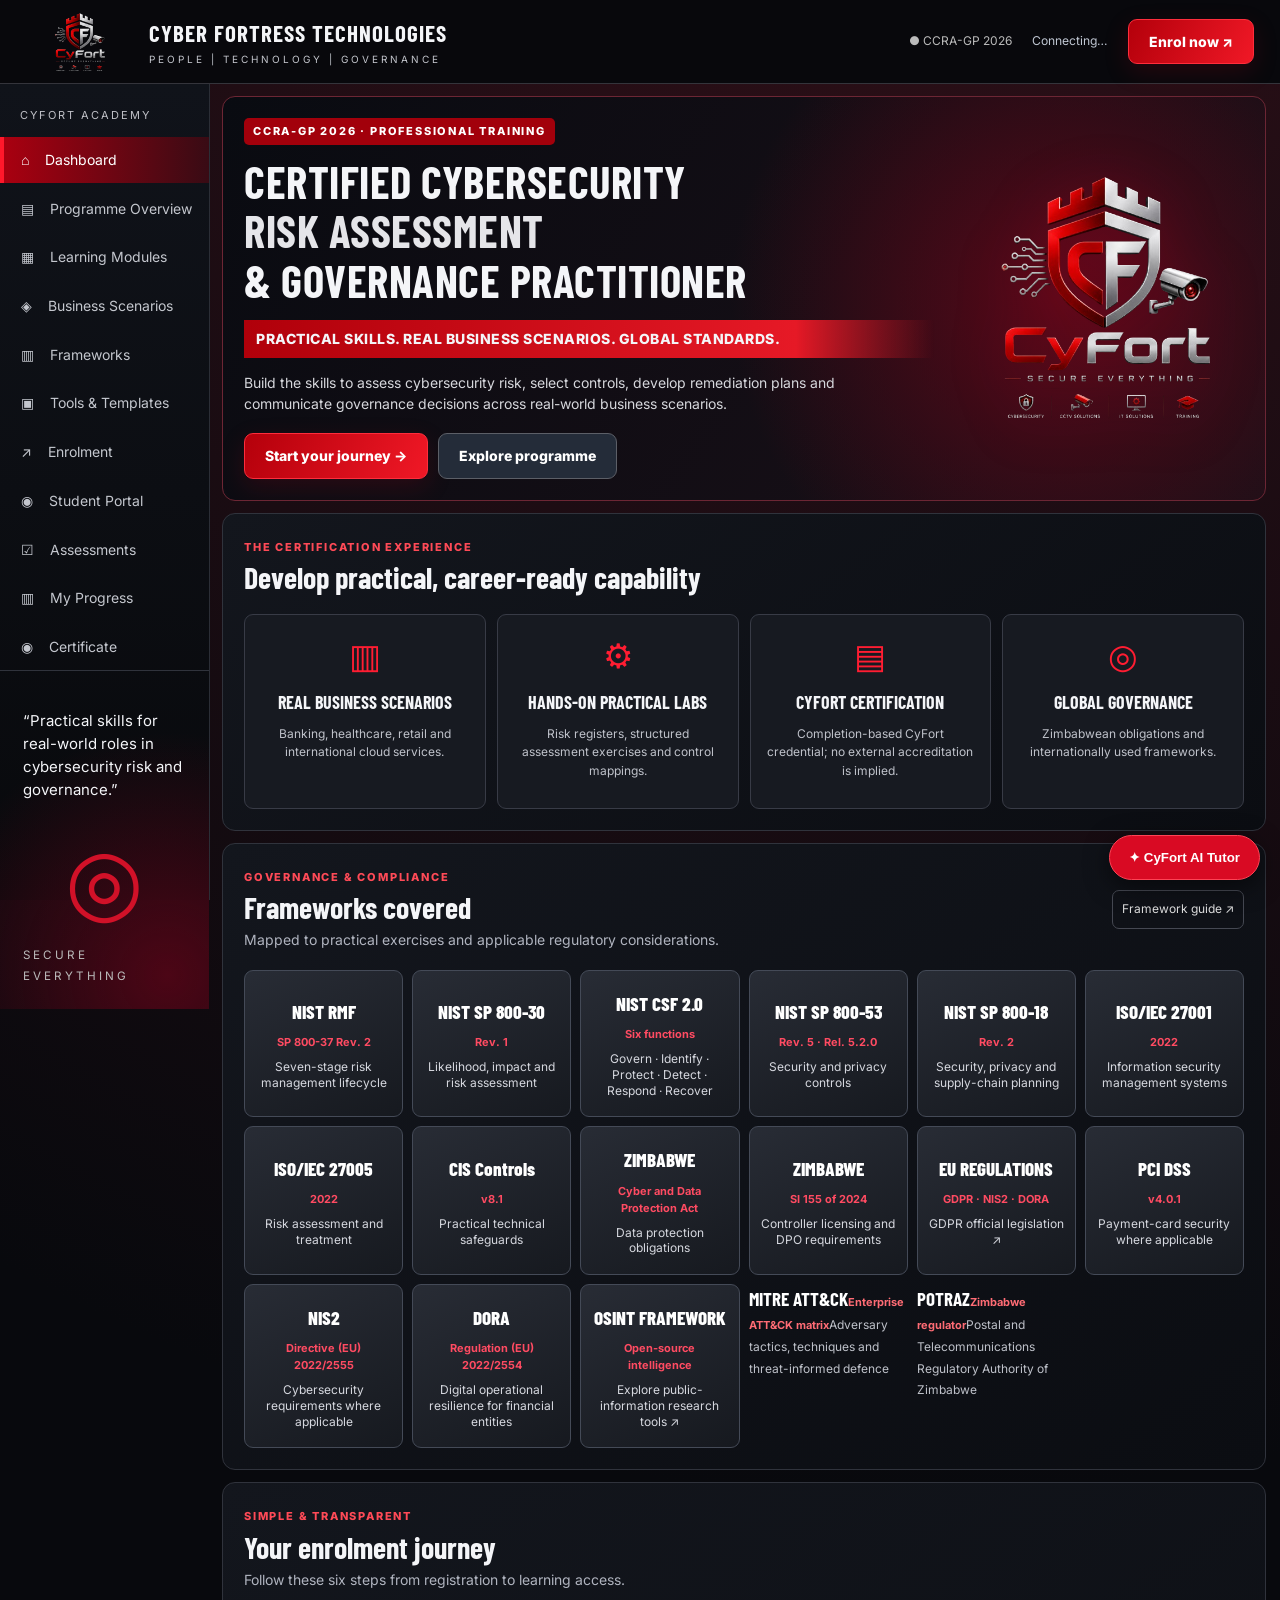
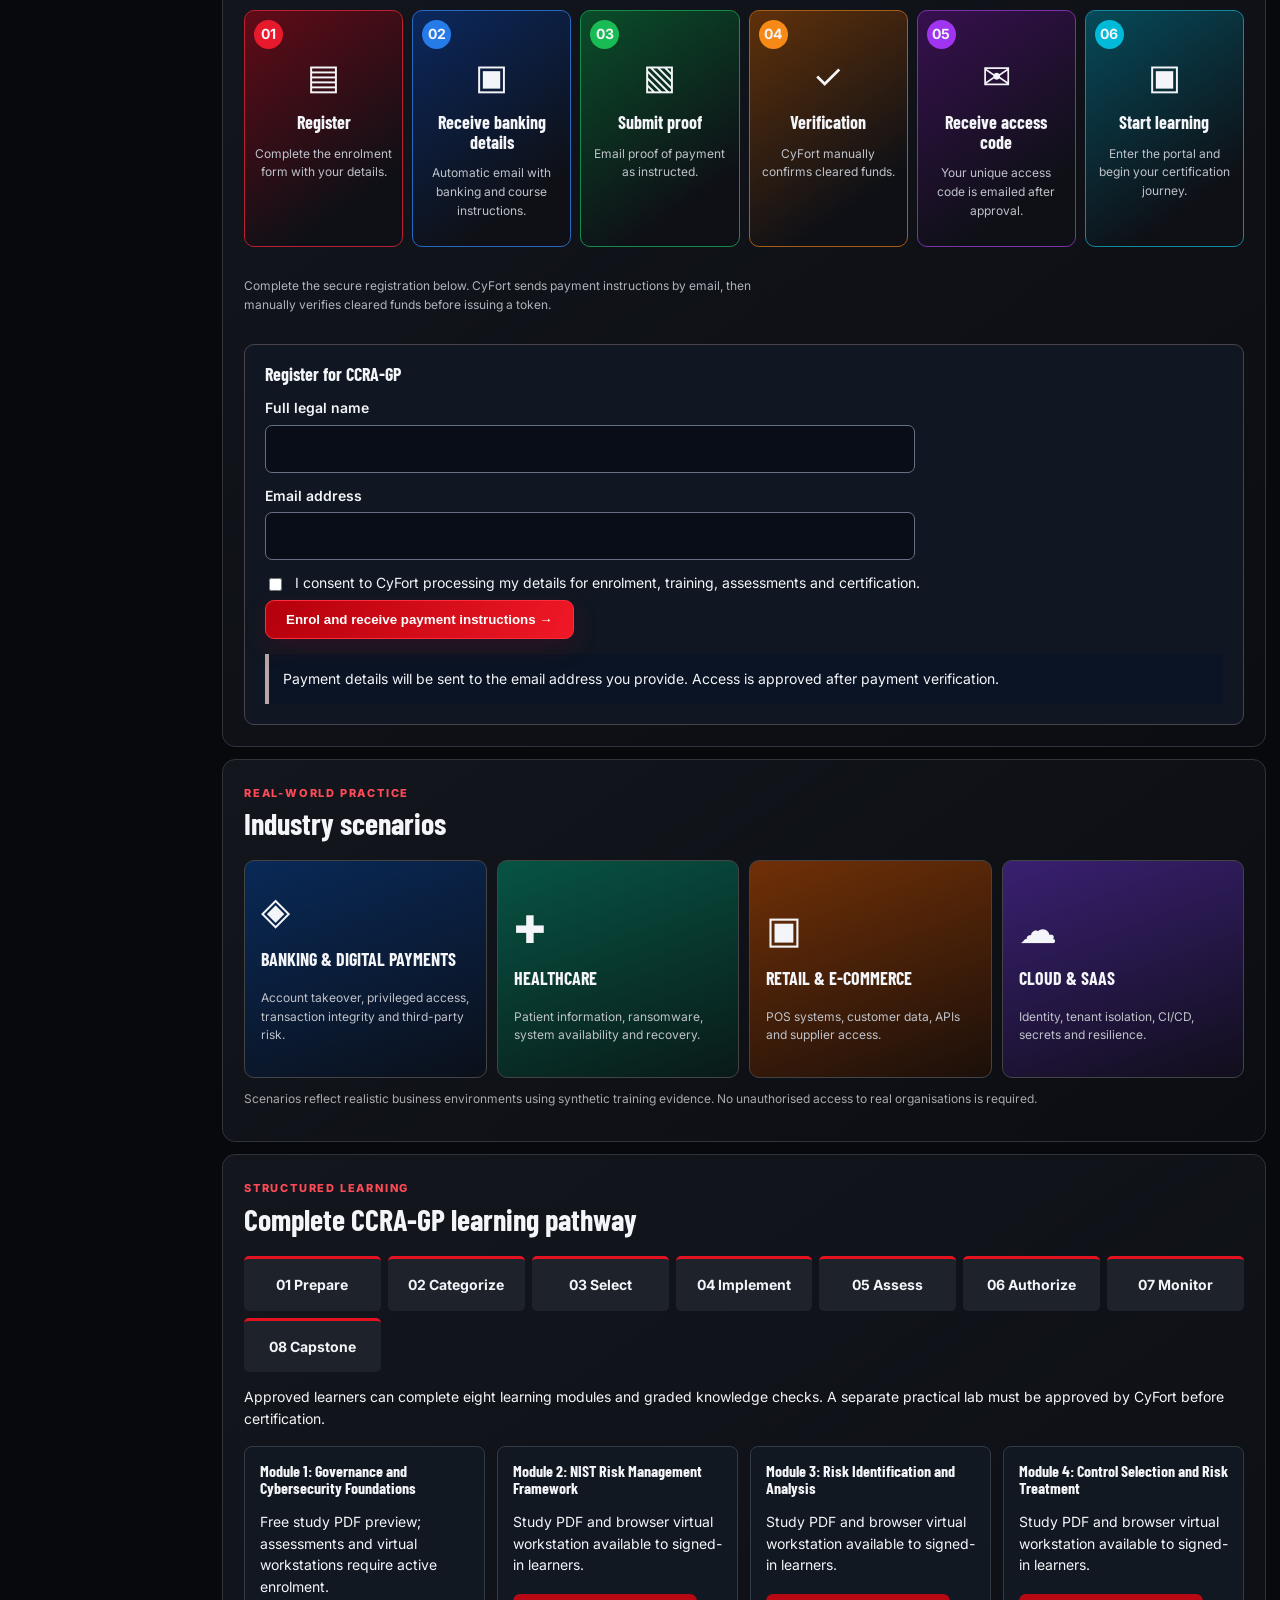
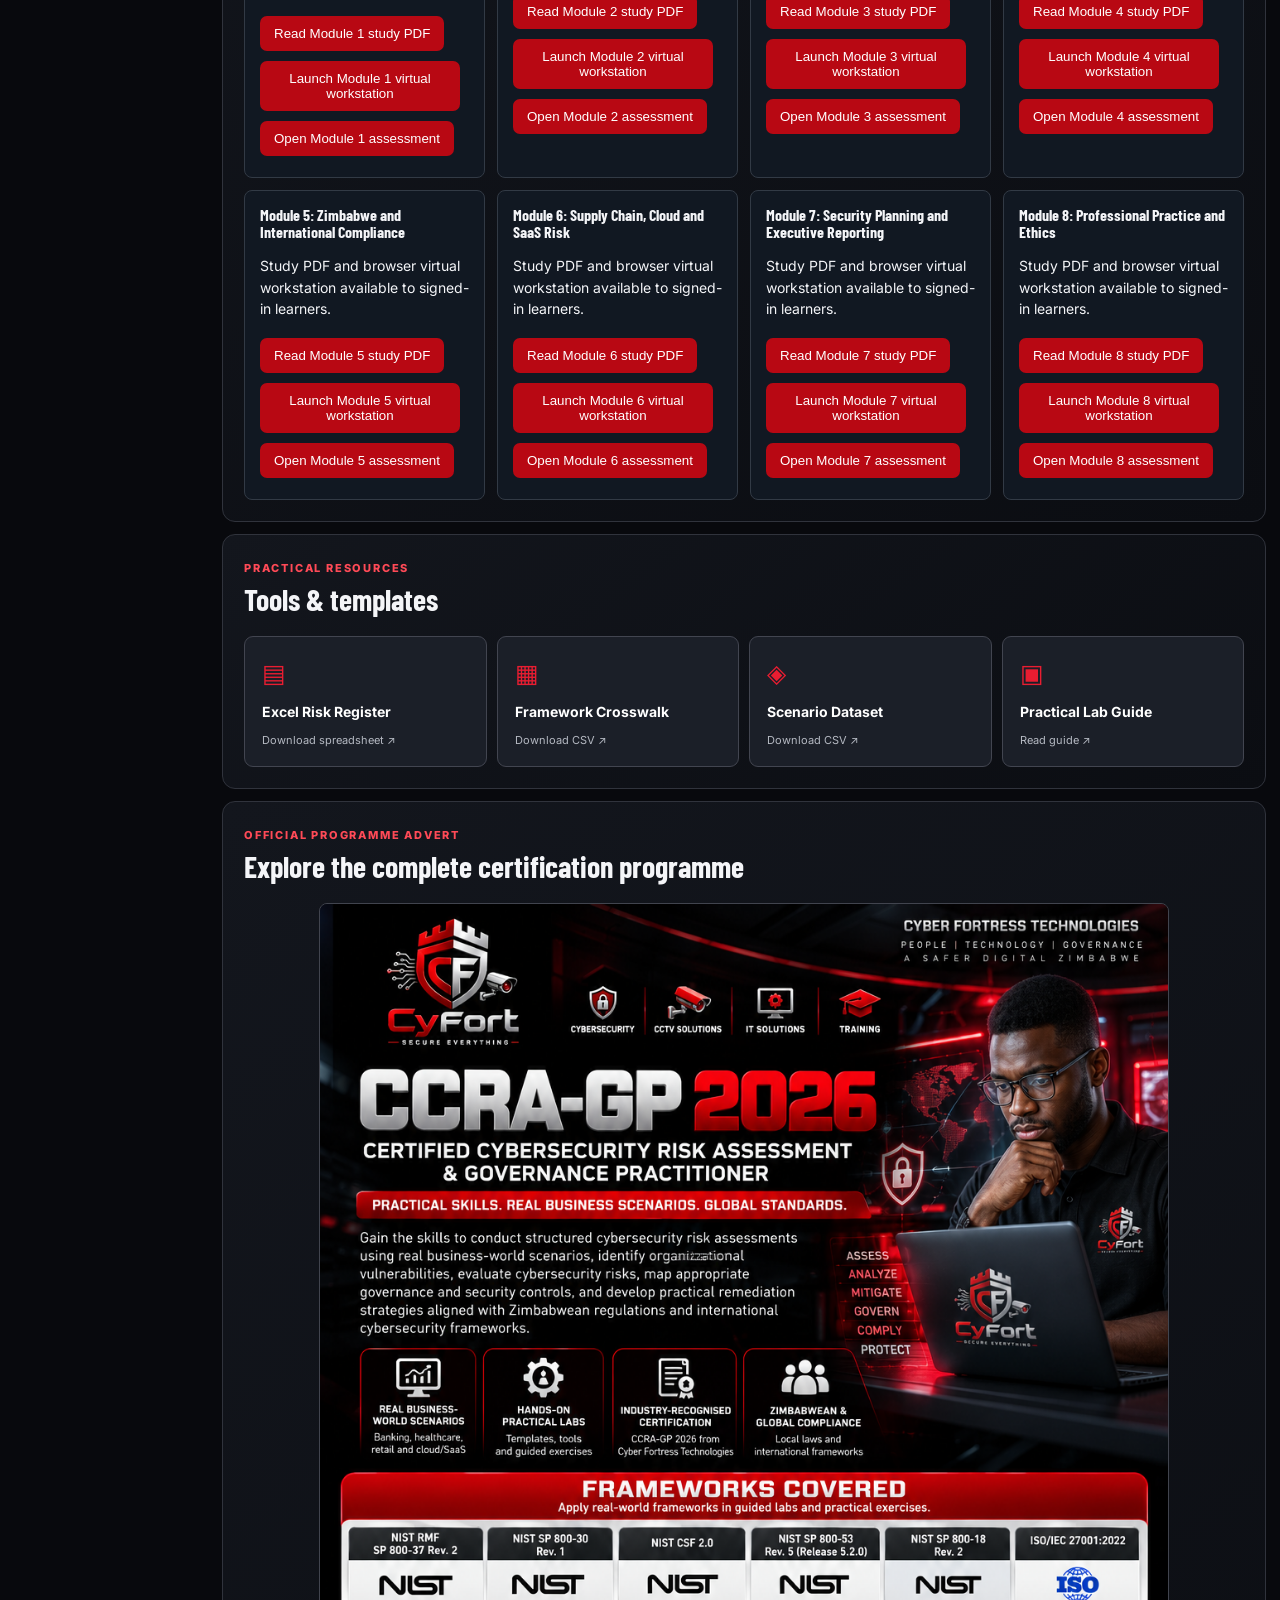
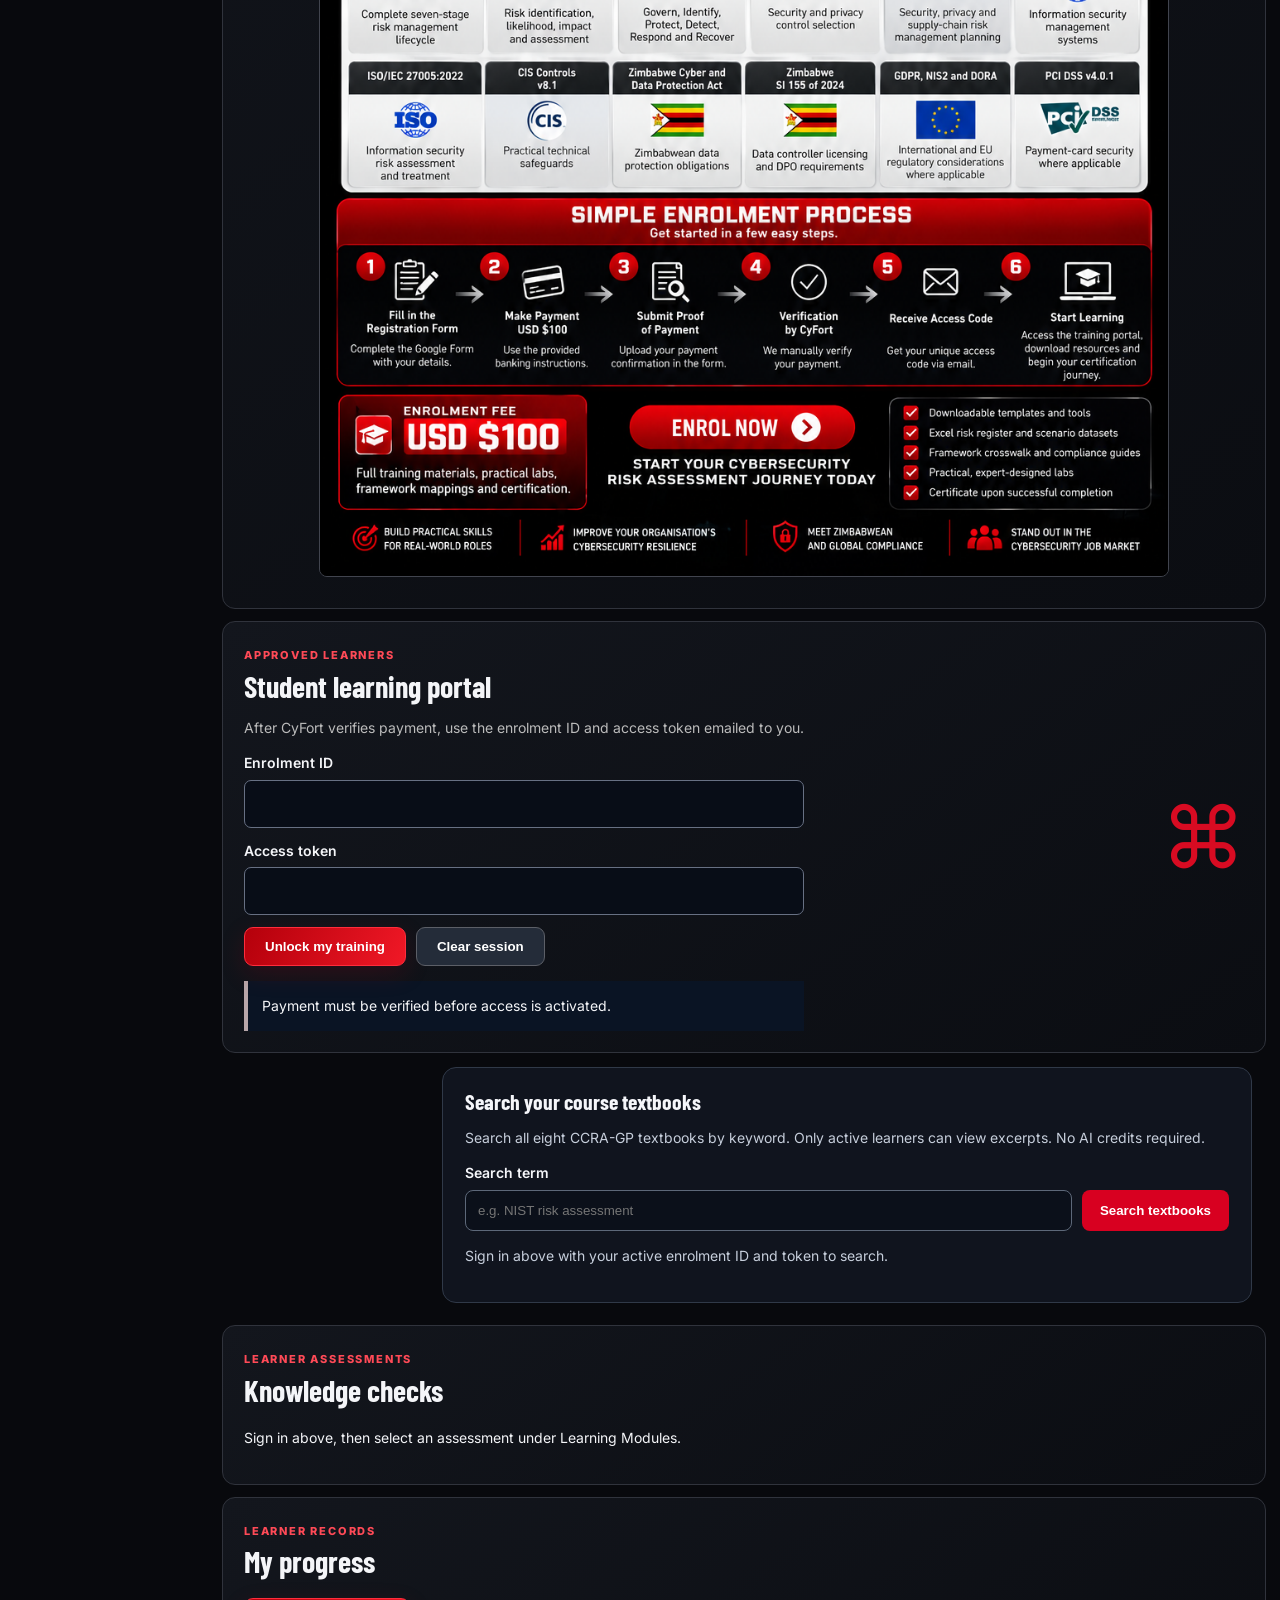
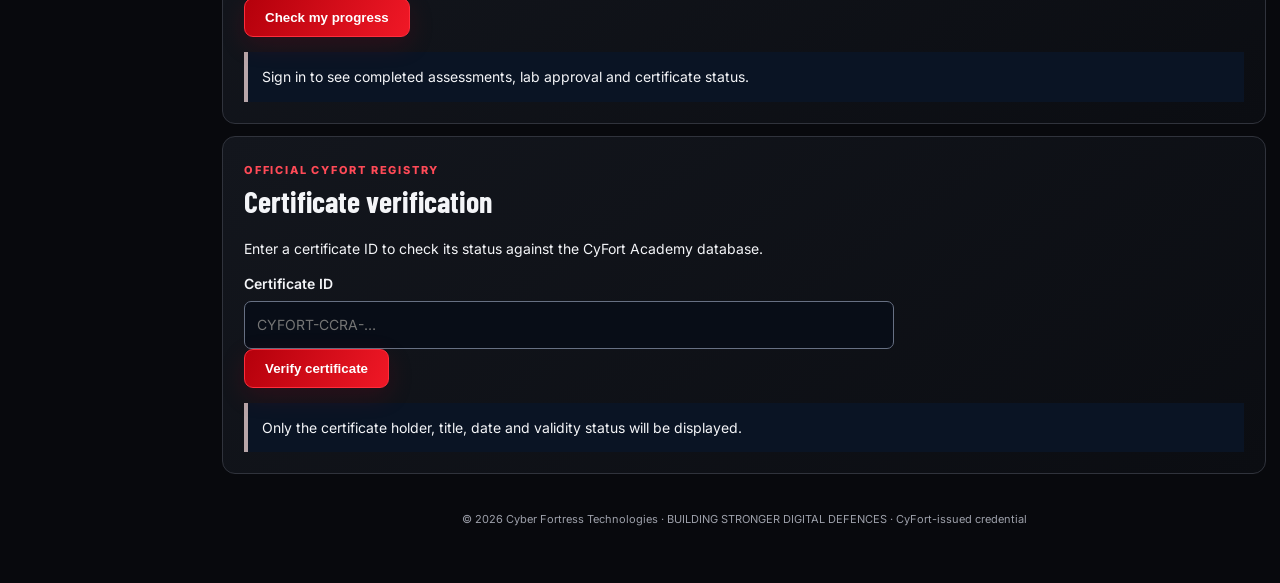
==== commit 95aa6317: "Add files via upload" ====
--- a/index.html.html
+++ b/index.html.html
@@ -1,4 +1,5 @@
 <!DOCTYPE html>
+
 <html lang="en"><head><meta charset="utf-8"/><meta content="width=device-width,initial-scale=1" name="viewport"/><meta content="#090a0e" name="theme-color"/><title>CyFort Academy | CCRA-GP 2026</title><link href="cyfort-logo.png" rel="icon"/><link href="./style.css?v=20261012" rel="stylesheet"/><link href="ai-chat.css" rel="stylesheet"/><link href="course-search.css" rel="stylesheet"/><style>
 /* CyFort framework link cards: preserve the existing grid/card appearance */
 #frameworks .framework-grid > a.framework-card { display:flex; flex-direction:column; align-items:center; justify-content:center; text-align:center; gap:8px; padding:18px 10px; min-height:132px; border:1px solid #444a57; border-radius:9px; background:linear-gradient(155deg,#282c35,#16191f); color:#f2f3f7; text-decoration:none; box-sizing:border-box; transition:border-color .2s,transform .2s,box-shadow .2s; }
@@ -11,7 +12,7 @@
 <div class="shell"><aside class="sidebar"><div class="sidebar-title">CYFORT ACADEMY</div><nav id="nav"><a class="active" href="#dashboard">⌂ <span>Dashboard</span></a><a href="#overview">▤ <span>Programme Overview</span></a><a href="#modules">▦ <span>Learning Modules</span></a><a href="#scenarios">◈ <span>Business Scenarios</span></a><a href="#frameworks">▥ <span>Frameworks</span></a><a href="#tools">▣ <span>Tools &amp; Templates</span></a><a href="#enrolment">↗ <span>Enrolment</span></a><a href="#access">◉ <span>Student Portal</span></a><a href="#assessments">☑ <span>Assessments</span></a><a href="#progress-section">▥ <span>My Progress</span></a><a href="#verification">◉ <span>Certificate</span></a></nav><div class="sidebar-bottom"><p>“Practical skills for real-world roles in cybersecurity risk and governance.”</p><div class="globe">◎</div><small>SECURE EVERYTHING</small></div></aside>
 <main id="dashboard"><section class="hero panel"><div class="hero-content"><span class="pill">CCRA-GP 2026 · PROFESSIONAL TRAINING</span><h1>CERTIFIED CYBERSECURITY<br/><strong>RISK ASSESSMENT</strong><br/>&amp; GOVERNANCE PRACTITIONER</h1><div class="ribbon">PRACTICAL SKILLS. REAL BUSINESS SCENARIOS. GLOBAL STANDARDS.</div><p>Build the skills to assess cybersecurity risk, select controls, develop remediation plans and communicate governance decisions across real-world business scenarios.</p><div class="hero-actions"><a class="button" href="#enrolment">Start your journey →</a><a class="button secondary" href="#overview">Explore programme</a></div></div><div class="hero-art"><img alt="CyFort Secure Everything" src="cyfort-logo.png"/></div></section>
 <section class="panel overview" id="overview"><div class="section-heading"><div><span class="eyebrow">THE CERTIFICATION EXPERIENCE</span><h2>Develop practical, career-ready capability</h2></div></div><div class="feature-grid"><article><div class="feature-icon">▥</div><h3>REAL BUSINESS SCENARIOS</h3><p>Banking, healthcare, retail and international cloud services.</p></article><article><div class="feature-icon">⚙</div><h3>HANDS-ON PRACTICAL LABS</h3><p>Risk registers, structured assessment exercises and control mappings.</p></article><article><div class="feature-icon">▤</div><h3>CYFORT CERTIFICATION</h3><p>Completion-based CyFort credential; no external accreditation is implied.</p></article><article><div class="feature-icon">◎</div><h3>GLOBAL GOVERNANCE</h3><p>Zimbabwean obligations and internationally used frameworks.</p></article></div></section>
-<section class="panel" id="frameworks"><div class="section-heading"><div><span class="eyebrow">GOVERNANCE &amp; COMPLIANCE</span><h2>Frameworks covered</h2><p>Mapped to practical exercises and applicable regulatory considerations.</p></div><a class="quiet-link" href="docs/FRAMEWORK_MAPPING_2026.md">Framework guide ↗</a></div><div class="framework-grid"><a aria-label="Open NIST RMF official resource (new tab)" class="framework-card" href="https://csrc.nist.gov/pubs/sp/800/37/r2/final" rel="noopener noreferrer" target="_blank"><b>NIST RMF</b><span>SP 800-37 Rev. 2</span><small>Seven-stage risk management lifecycle</small></a><a aria-label="Open NIST SP 800-30 official resource (new tab)" class="framework-card" href="https://csrc.nist.gov/pubs/sp/800/30/r1/final" rel="noopener noreferrer" target="_blank"><b>NIST SP 800-30</b><span>Rev. 1</span><small>Likelihood, impact and risk assessment</small></a><a aria-label="Open NIST CSF 2.0 official resource (new tab)" class="framework-card" href="https://www.nist.gov/cyberframework" rel="noopener noreferrer" target="_blank"><b>NIST CSF 2.0</b><span>Six functions</span><small>Govern · Identify · Protect · Detect · Respond · Recover</small></a><a aria-label="Open NIST SP 800-53 official resource (new tab)" class="framework-card" href="https://csrc.nist.gov/pubs/sp/800/53/r5/upd1/final" rel="noopener noreferrer" target="_blank"><b>NIST SP 800-53</b><span>Rev. 5 · Rel. 5.2.0</span><small>Security and privacy controls</small></a><a aria-label="Open NIST SP 800-18 official resource (new tab)" class="framework-card" href="https://csrc.nist.gov/pubs/sp/800/18/r2/final" rel="noopener noreferrer" target="_blank"><b>NIST SP 800-18</b><span>Rev. 2</span><small>Security, privacy and supply-chain planning</small></a><a aria-label="Open ISO/IEC 27001 official resource (new tab)" class="framework-card" href="https://www.iso.org/standard/27001" rel="noopener noreferrer" target="_blank"><b>ISO/IEC 27001</b><span>2022</span><small>Information security management systems</small></a><a aria-label="Open ISO/IEC 27005 official resource (new tab)" class="framework-card" href="https://www.iso.org/standard/80585.html" rel="noopener noreferrer" target="_blank"><b>ISO/IEC 27005</b><span>2022</span><small>Risk assessment and treatment</small></a><a aria-label="Open CIS Controls official resource (new tab)" class="framework-card" href="https://www.cisecurity.org/controls" rel="noopener noreferrer" target="_blank"><b>CIS Controls</b><span>v8.1</span><small>Practical technical safeguards</small></a><a aria-label="Open ZIMBABWE official resource (new tab)" class="framework-card" href="https://zimlii.org/akn/zw/act/2021/5" rel="noopener noreferrer" target="_blank"><b>ZIMBABWE</b><span>Cyber and Data Protection Act</span><small>Data protection obligations</small></a><a aria-label="Open ZIMBABWE official resource (new tab)" class="framework-card" href="https://www.potraz.gov.zw/wp-content/uploads/2025/02/sI-155-of-2024-Cyber-and-Data-Protection-Normal_240913_1250178.pdf" rel="noopener noreferrer" target="_blank"><b>ZIMBABWE</b><span>SI 155 of 2024</span><small>Controller licensing and DPO requirements</small></a><a aria-label="Open GDPR regulation (new tab); additional EU regulations listed below" class="framework-card" href="https://eur-lex.europa.eu/eli/reg/2016/679/oj" rel="noopener noreferrer" target="_blank"><b>EU REGULATIONS</b><span>GDPR · NIS2 · DORA</span><small>GDPR official legislation ↗</small></a><a aria-label="Open PCI DSS official resource (new tab)" class="framework-card" href="https://www.pcisecuritystandards.org/document_library/" rel="noopener noreferrer" target="_blank"><b>PCI DSS</b><span>v4.0.1</span><small>Payment-card security where applicable</small></a><a aria-label="Open NIS2 official regulation (new tab)" class="framework-card" href="https://eur-lex.europa.eu/eli/dir/2022/2555/oj" rel="noopener noreferrer" target="_blank"><b>NIS2</b><span>Directive (EU) 2022/2555</span><small>Cybersecurity requirements where applicable</small></a><a aria-label="Open DORA official regulation (new tab)" class="framework-card" href="https://eur-lex.europa.eu/eli/reg/2022/2554/oj" rel="noopener noreferrer" target="_blank"><b>DORA</b><span>Regulation (EU) 2022/2554</span><small>Digital operational resilience for financial entities</small></a><a aria-label="Open OSINT Framework website (new tab)" class="framework-card" href="https://osintframework.com/" rel="noopener noreferrer" target="_blank"><b>OSINT FRAMEWORK</b><span>Open-source intelligence</span><small>Explore public-information research tools ↗</small></a></div></section>
+<section class="panel" id="frameworks"><div class="section-heading"><div><span class="eyebrow">GOVERNANCE &amp; COMPLIANCE</span><h2>Frameworks covered</h2><p>Mapped to practical exercises and applicable regulatory considerations.</p></div><a class="quiet-link" href="docs/FRAMEWORK_MAPPING_2026.md">Framework guide ↗</a></div><div class="framework-grid"><a aria-label="Open NIST RMF official resource (new tab)" class="framework-card" href="https://csrc.nist.gov/pubs/sp/800/37/r2/final" rel="noopener noreferrer" target="_blank"><b>NIST RMF</b><span>SP 800-37 Rev. 2</span><small>Seven-stage risk management lifecycle</small></a><a aria-label="Open NIST SP 800-30 official resource (new tab)" class="framework-card" href="https://csrc.nist.gov/pubs/sp/800/30/r1/final" rel="noopener noreferrer" target="_blank"><b>NIST SP 800-30</b><span>Rev. 1</span><small>Likelihood, impact and risk assessment</small></a><a aria-label="Open NIST CSF 2.0 official resource (new tab)" class="framework-card" href="https://www.nist.gov/cyberframework" rel="noopener noreferrer" target="_blank"><b>NIST CSF 2.0</b><span>Six functions</span><small>Govern · Identify · Protect · Detect · Respond · Recover</small></a><a aria-label="Open NIST SP 800-53 official resource (new tab)" class="framework-card" href="https://csrc.nist.gov/pubs/sp/800/53/r5/upd1/final" rel="noopener noreferrer" target="_blank"><b>NIST SP 800-53</b><span>Rev. 5 · Rel. 5.2.0</span><small>Security and privacy controls</small></a><a aria-label="Open NIST SP 800-18 official resource (new tab)" class="framework-card" href="https://csrc.nist.gov/pubs/sp/800/18/r2/final" rel="noopener noreferrer" target="_blank"><b>NIST SP 800-18</b><span>Rev. 2</span><small>Security, privacy and supply-chain planning</small></a><a aria-label="Open ISO/IEC 27001 official resource (new tab)" class="framework-card" href="https://www.iso.org/standard/27001" rel="noopener noreferrer" target="_blank"><b>ISO/IEC 27001</b><span>2022</span><small>Information security management systems</small></a><a aria-label="Open ISO/IEC 27005 official resource (new tab)" class="framework-card" href="https://www.iso.org/standard/80585.html" rel="noopener noreferrer" target="_blank"><b>ISO/IEC 27005</b><span>2022</span><small>Risk assessment and treatment</small></a><a aria-label="Open CIS Controls official resource (new tab)" class="framework-card" href="https://www.cisecurity.org/controls" rel="noopener noreferrer" target="_blank"><b>CIS Controls</b><span>v8.1</span><small>Practical technical safeguards</small></a><a aria-label="Open ZIMBABWE official resource (new tab)" class="framework-card" href="https://zimlii.org/akn/zw/act/2021/5" rel="noopener noreferrer" target="_blank"><b>ZIMBABWE</b><span>Cyber and Data Protection Act</span><small>Data protection obligations</small></a><a aria-label="Open ZIMBABWE official resource (new tab)" class="framework-card" href="https://www.potraz.gov.zw/wp-content/uploads/2025/02/sI-155-of-2024-Cyber-and-Data-Protection-Normal_240913_1250178.pdf" rel="noopener noreferrer" target="_blank"><b>ZIMBABWE</b><span>SI 155 of 2024</span><small>Controller licensing and DPO requirements</small></a><a aria-label="Open GDPR regulation (new tab); additional EU regulations listed below" class="framework-card" href="https://eur-lex.europa.eu/eli/reg/2016/679/oj" rel="noopener noreferrer" target="_blank"><b>EU REGULATIONS</b><span>GDPR · NIS2 · DORA</span><small>GDPR official legislation ↗</small></a><a aria-label="Open PCI DSS official resource (new tab)" class="framework-card" href="https://www.pcisecuritystandards.org/document_library/" rel="noopener noreferrer" target="_blank"><b>PCI DSS</b><span>v4.0.1</span><small>Payment-card security where applicable</small></a><a aria-label="Open NIS2 official regulation (new tab)" class="framework-card" href="https://eur-lex.europa.eu/eli/dir/2022/2555/oj" rel="noopener noreferrer" target="_blank"><b>NIS2</b><span>Directive (EU) 2022/2555</span><small>Cybersecurity requirements where applicable</small></a><a aria-label="Open DORA official regulation (new tab)" class="framework-card" href="https://eur-lex.europa.eu/eli/reg/2022/2554/oj" rel="noopener noreferrer" target="_blank"><b>DORA</b><span>Regulation (EU) 2022/2554</span><small>Digital operational resilience for financial entities</small></a><a aria-label="Open OSINT Framework website (new tab)" class="framework-card" href="https://osintframework.com/" rel="noopener noreferrer" target="_blank"><b>OSINT FRAMEWORK</b><span>Open-source intelligence</span><small>Explore public-information research tools ↗</small></a><a aria-label="Open MITRE ATT&amp;CK official website (new tab)" class="framework-link" href="https://attack.mitre.org/matrices/enterprise/" rel="noopener noreferrer" target="_blank"><b>MITRE ATT&amp;CK</b><span>Enterprise ATT&amp;CK matrix</span><small>Adversary tactics, techniques and threat-informed defence</small></a><a aria-label="Open POTRAZ official website (new tab)" class="framework-link" href="https://www.potraz.gov.zw/" rel="noopener noreferrer" target="_blank"><b>POTRAZ</b><span>Zimbabwe regulator</span><small>Postal and Telecommunications Regulatory Authority of Zimbabwe</small></a></div></section>
 <section class="panel" id="enrolment"><div class="section-heading"><div><span class="eyebrow">SIMPLE &amp; TRANSPARENT</span><h2>Your enrolment journey</h2><p>Follow these six steps from registration to learning access.</p></div></div><div class="journey"><article class="step red"><b>01</b><span class="step-icon">▤</span><h3>Register</h3><p>Complete the enrolment form with your details.</p></article><article class="step blue"><b>02</b><span class="step-icon">▣</span><h3>Receive banking details</h3><p>Automatic email with banking and course instructions.</p></article><article class="step green"><b>03</b><span class="step-icon">▧</span><h3>Submit proof</h3><p>Email proof of payment as instructed.</p></article><article class="step orange"><b>04</b><span class="step-icon">✓</span><h3>Verification</h3><p>CyFort manually confirms cleared funds.</p></article><article class="step purple"><b>05</b><span class="step-icon">✉</span><h3>Receive access code</h3><p>Your unique access code is emailed after approval.</p></article><article class="step cyan"><b>06</b><span class="step-icon">▣</span><h3>Start learning</h3><p>Enter the portal and begin your certification journey.</p></article></div><div class="journey-actions"><p>Complete the secure registration below. CyFort sends payment instructions by email, then manually verifies cleared funds before issuing a token.</p></div>
 <div class="portal-card" id="registration"><h3>Register for CCRA-GP</h3><form id="enrollForm"><label for="fullName">Full legal name</label><input autocomplete="name" id="fullName" maxlength="120" minlength="3" name="fullName" required=""/><label for="email">Email address</label><input autocomplete="email" id="email" name="email" required="" type="email"/><label class="consent"><input id="consent" required="" type="checkbox"/> I consent to CyFort processing my details for enrolment, training, assessments and certification.</label><button class="button" type="submit">Enrol and receive payment instructions →</button></form><div aria-live="polite" class="api-status" id="enrollStatus" role="status">Payment details will be sent to the email address you provide. Access is approved after payment verification.</div></div></section>
 <section class="panel" id="scenarios"><div class="section-heading"><div><span class="eyebrow">REAL-WORLD PRACTICE</span><h2>Industry scenarios</h2></div></div><div class="scenario-grid"><article class="bank"><span>◈</span><h3>BANKING &amp; DIGITAL PAYMENTS</h3><p>Account takeover, privileged access, transaction integrity and third-party risk.</p></article><article class="health"><span>✚</span><h3>HEALTHCARE</h3><p>Patient information, ransomware, system availability and recovery.</p></article><article class="retail"><span>▣</span><h3>RETAIL &amp; E-COMMERCE</h3><p>POS systems, customer data, APIs and supplier access.</p></article><article class="cloud"><span>☁</span><h3>CLOUD &amp; SAAS</h3><p>Identity, tenant isolation, CI/CD, secrets and resilience.</p></article></div><p class="note">Scenarios reflect realistic business environments using synthetic training evidence. No unauthorised access to real organisations is required.</p></section>
